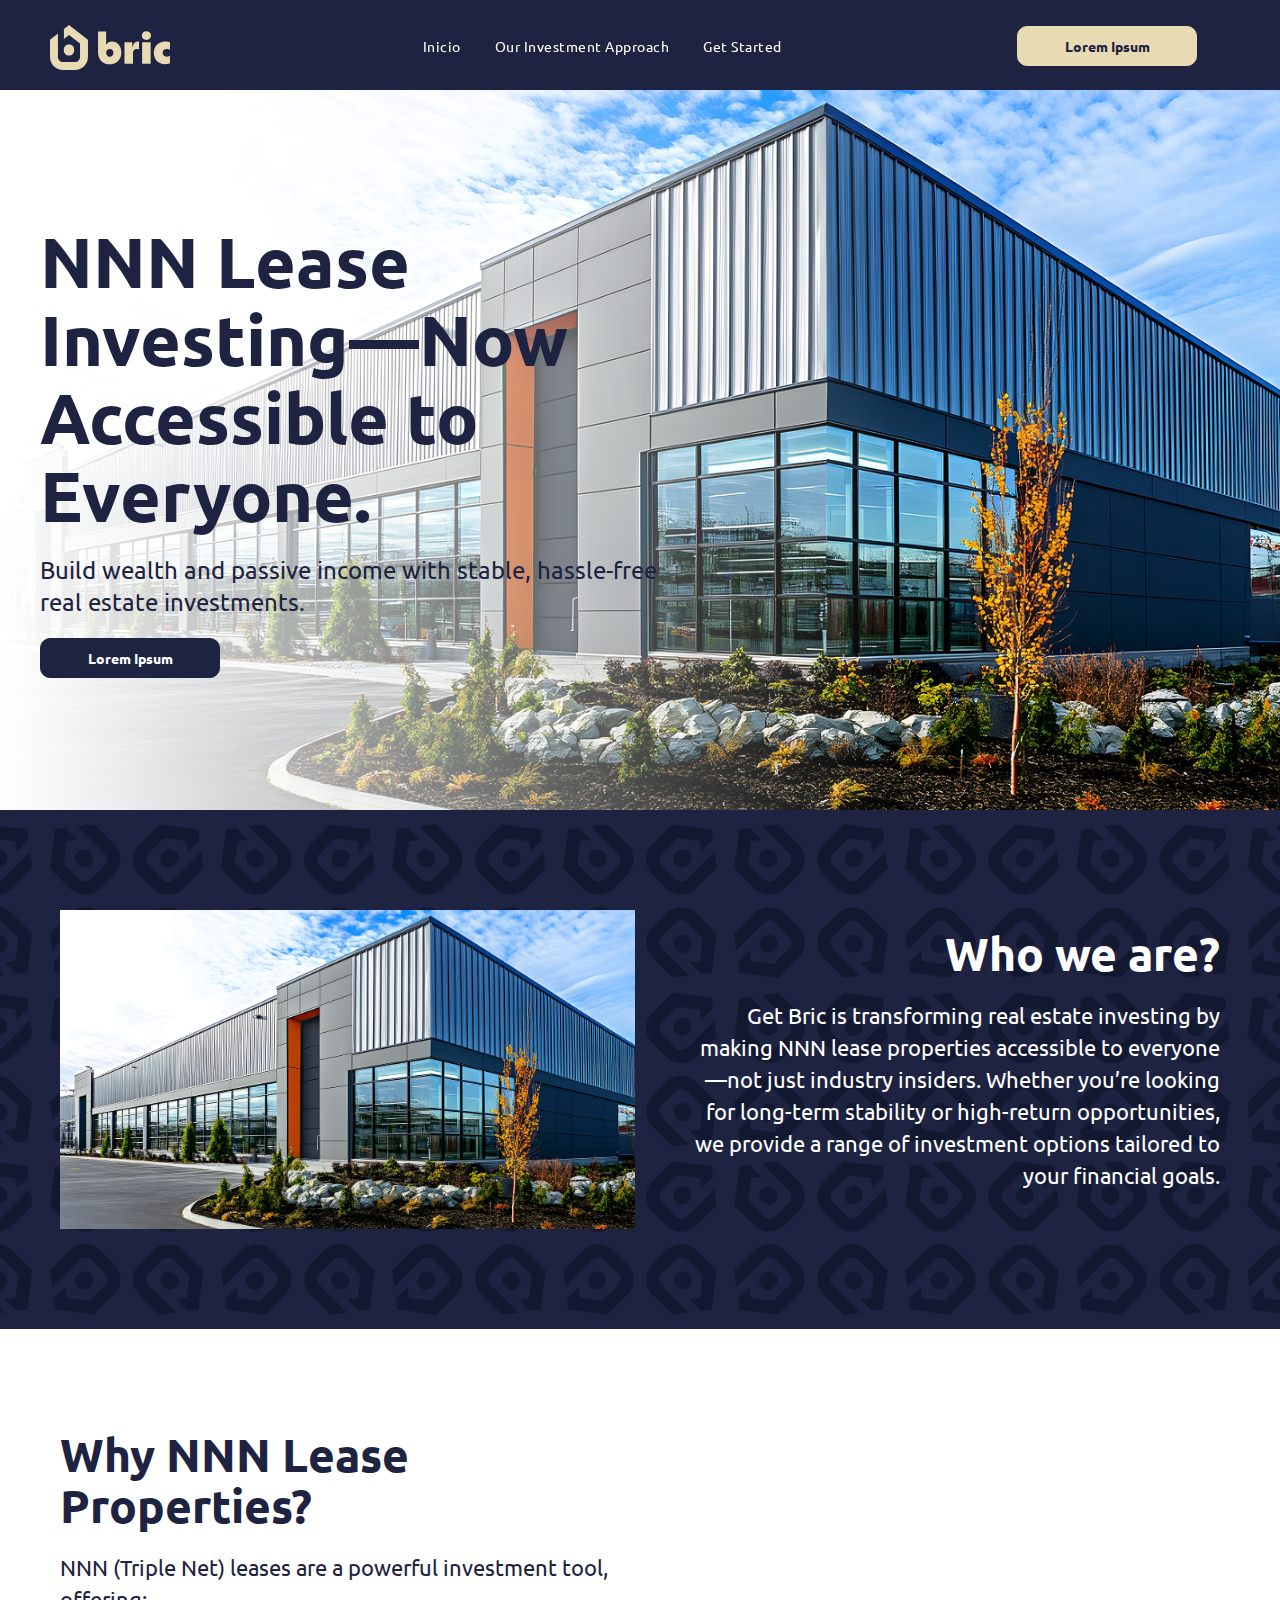
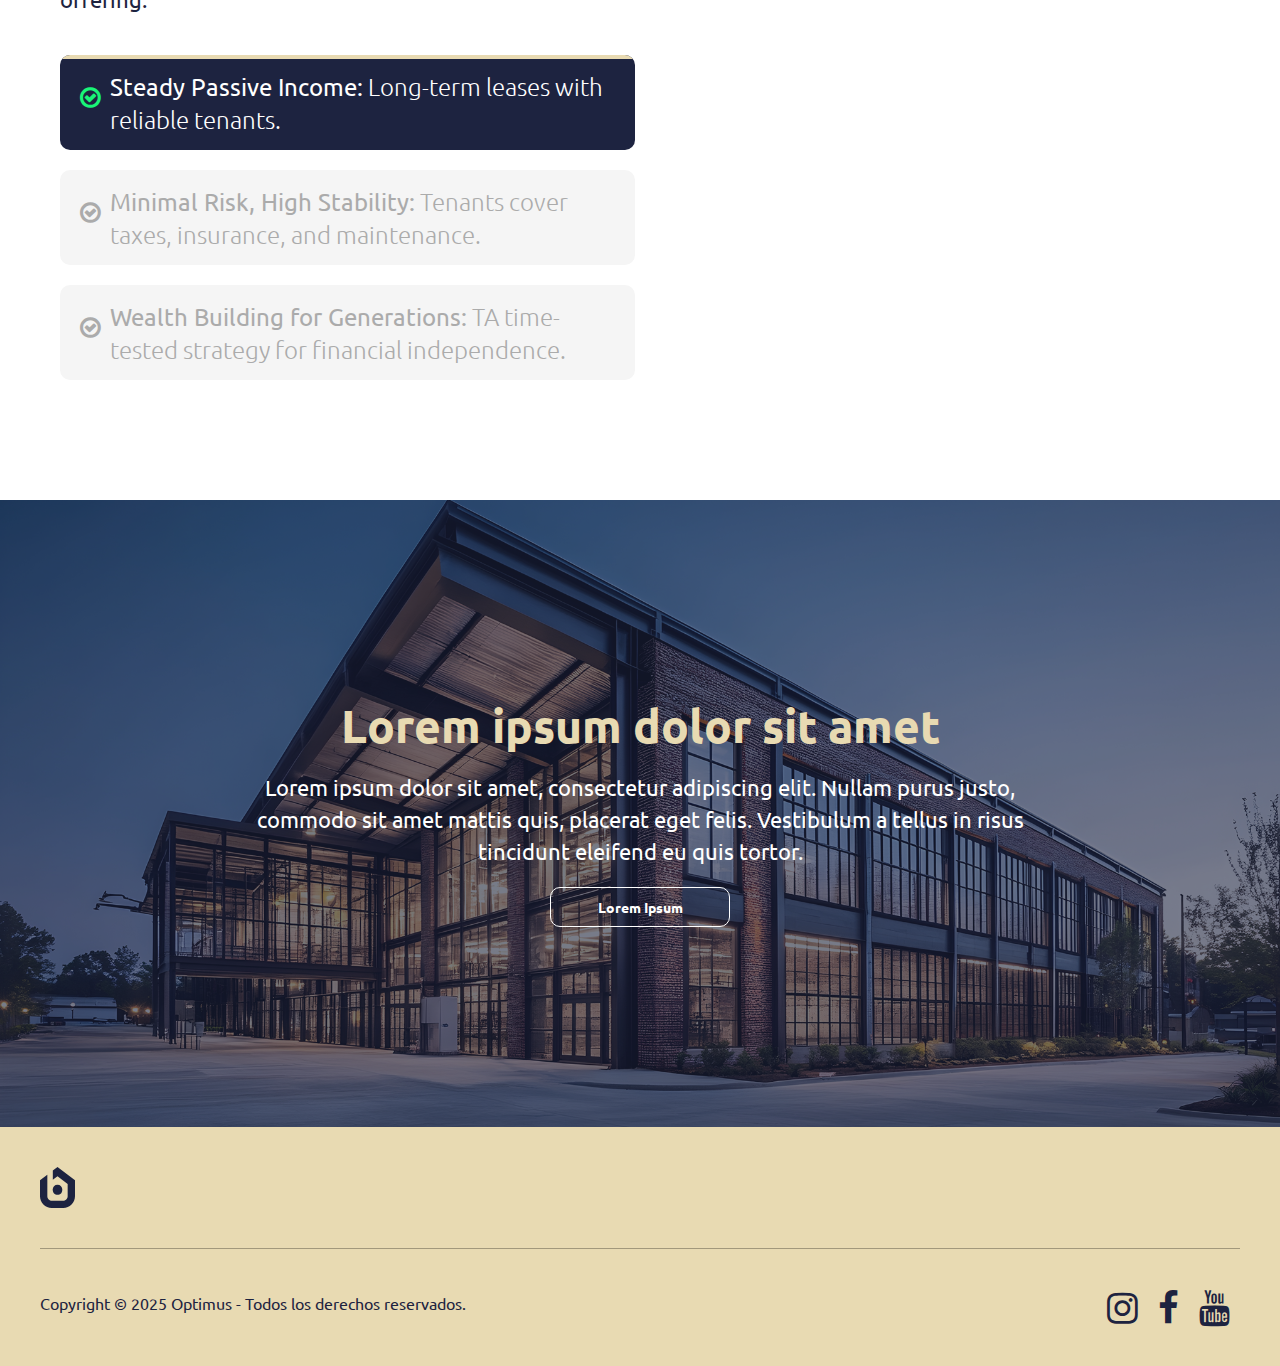
==== index.html @ e25ad48d "fix" ====
<!DOCTYPE html>
<html lang="es">
  <head>
    <title>Bric</title>
    <meta charset="UTF-8">
    <link href="img/favicon.png" rel="shortcut icon">
    <meta name="viewport" content="width=device-width, initial-scale=1, maximum-scale=1">
    <link href="css/main.css?v=21538" rel="stylesheet" type="text/css">
    <script src="js/main.js?v=21538" type="text/javascript"></script>
    <!-- Meta tags facebook-->
    <meta property="og:title" content="#">
    <meta property="og:description" content="#">
    <meta property="og:image" content="#">
    <!-- Meta tags twitter cards-->
    <meta name="twitter:card" content="summary_large_image">
    <meta name="twitter:title" content="#">
    <meta name="twitter:description" content="#">
    <meta name="twitter:image" content="#"><link rel="preconnect" href="https://fonts.googleapis.com">
    <link rel="preconnect" href="https://fonts.gstatic.com" crossorigin>
    <link href="https://fonts.googleapis.com/css2?family=Ubuntu:ital,wght@0,300;0,400;0,500;0,700;1,300;1,400;1,500;1,700&display=swap" rel="stylesheet">
    <link rel="stylesheet" href="https://fonts.googleapis.com/css2?family=Material+Symbols+Rounded:opsz,wght,FILL,GRAD@48,400,0,0">
  </head>
  <body>
    <header>
      <div class="header__primary">
        <div class="header__wrap">
          <div class="header__inner">
            <div class="header__logo"><a href="index.html"><img src="img/icons/logo-bric.svg"></a></div>
            <div class="header__nav">
              <div class="header__nav__bg"></div>
              <div class="header__nav__nav">
                <div class="header__nav__close">
                  <div></div>
                  <div></div>
                </div>
                <div class="header__nav__back">
                  <div></div>
                  <div></div>
                  <div></div>
                </div>
                <div class="header__menu">
                  <nav>
                    <ul>
                      <li><a href="index.html">Inicio</a></li>
                      <li><a href="enfoque.html">Our Investment Approach</a></li>
                      <li><a href="comenzar.html">Get Started</a></li>
                    </ul>
                  </nav>
                </div>
              </div>
            </div>
            <div class="header__right">
              <div class="header__buttons"> 
                <div class="header__button"> <a href="#" class="btn">Lorem Ipsum</a></div>
              </div>
              <div class="header__item header__item--ham">
                <div class="header__ham"><span></span><span></span><span></span></div>
              </div>
            </div>
            <div class="header__nav__mobile">
              <div class="header__nav__opacity"> </div>
              <div class="header__nav__nav"> 
                <div class="header__nav__nav__header"> 
                  <div class="header__nav__isotipo"> <img src="img/icons/logo-bric.svg"></div>
                  <div class="header__nav__close">
                    <div></div>
                    <div></div>
                  </div>
                  <div class="header__nav__back">
                    <div></div>
                    <div></div>
                    <div></div>
                  </div>
                </div>
                <div class="header__nav__nav__body">
                  <div class="header__nav__nav__menu"> 
                    <ul>
                      <li><a href="index.html">Inicio</a></li>
                      <li><a href="enfoque.html">Our Investment Approach</a></li>
                      <li><a href="comenzar.html">Get Started</a></li>
                    </ul>
                  </div>
                </div>
              </div>
            </div>
          </div>
        </div>
      </div>
    </header>
    <div id="sections">
      <section class="section--hero">
        <div class="section__bg">
          <div class="bg"><img src="img/uploads/1.png"></div>
        </div>
        <div class="section__wrap section__wrap--main">
          <div class="section__body">
            <div class="section__content">
              <h1 class="section__title">NNN Lease Investing—Now Accessible to Everyone.</h1>
              <p>Build wealth and passive income with stable, hassle-free real estate investments.</p><a href="#" class="btn btn--secondary">Lorem Ipsum</a>
            </div>
          </div>
        </div>
      </section>
      <section class="section--media">
        <div class="section__bg">
          <div class="bg"> <img src="img/uploads/image-pattern.svg"></div>
        </div>
        <div class="section__wrap">
          <div class="section__body">
            <div class="cols"> 
              <div class="section__flex">
                <div class="col-md-6">
                  <div class="section__image"> <img src="img/uploads/1.png"></div>
                </div>
                <div class="col-md-6">
                  <div class="section__content">
                    <h3 class="h1 section__title">Who we are?</h3>
                    <p>Get Bric is transforming real estate investing by making NNN lease properties accessible to everyone—not just industry insiders. Whether you’re looking for long-term stability or high-return opportunities, we provide a range of investment options tailored to your financial goals.</p>
                  </div>
                </div>
              </div>
            </div>
          </div>
        </div>
      </section>
      <section class="section--tabs">
        <div class="section__wrap">
          <div class="section__body">
            <div class="section__tabs">
              <div class="tabs">
                <div class="cols">
                  <div class="section__flex">
                    <div class="col-md-6">
                      <div class="section__content">
                        <h3 class="h1 section__title">Why NNN Lease Properties?</h3>
                        <p>NNN (Triple Net) leases are a powerful investment tool, offering:</p>
                      </div>
                      <div class="tabs__header">
                        <div class="tab current">
                          <h4 class="tab__title"><strong>Steady Passive Income:</strong> Long-term leases with reliable tenants.<span class="fa fa-check-circle-o"></span></h4>
                        </div>
                        <div class="tab">
                          <h4 class="tab__title"><strong>Minimal Risk, High Stability:</strong>  Tenants cover taxes, insurance, and maintenance.<span class="fa fa-check-circle-o"></span></h4>
                        </div>
                        <div class="tab">
                          <h4 class="tab__title"><strong>Wealth Building for Generations:</strong>  TA time-tested strategy for financial independence.<span class="fa fa-check-circle-o"></span></h4>
                        </div>
                      </div>
                    </div>
                    <div class="col-md-6">
                      <div class="tabs__body">
                        <div class="tab dscroll">
                          <div class="section__image"><img src="img/uploads/1.png"></div>
                        </div>
                        <div class="tab dscroll">
                          <div class="section__image"><img src="img/uploads/2.png"></div>
                        </div>
                        <div class="tab dscroll">
                          <div class="section__image"><img src="img/uploads/3.png"></div>
                        </div>
                      </div>
                    </div>
                  </div>
                </div>
              </div>
            </div>
          </div>
        </div>
      </section>
      <section class="section--banner">
        <div class="section__bg">
          <div class="bg"><img src="img/uploads/5.png"></div>
        </div>
        <div class="section__wrap section__wrap--big">
          <div class="section__body">
            <div class="section__content">
              <h3 class="h1 section__title">Lorem ipsum dolor sit amet</h3>
              <p>Lorem ipsum dolor sit amet, consectetur adipiscing elit. Nullam purus justo, commodo sit amet mattis quis, placerat eget felis. Vestibulum a tellus in risus tincidunt eleifend eu quis tortor.</p><a href="#" class="btn btn--transparent">Lorem Ipsum</a>
            </div>
          </div>
        </div>
      </section>
    </div>
    <footer>
      <div class="footer__wrap"> 
        <div class="footer__primary">
          <div class="footer__flex">
            <div class="footer__logo">
              <div class="footer__img"><img src="img/icons/isotipo-bric.svg"></div>
            </div>
          </div>
        </div>
        <div class="footer__secondary">
          <div class="footer__copyright">
            <p>Copyright © 2025 Optimus - Todos los derechos reservados.</p>
          </div>
          <div class="footer__socials"> 
            <div class="footer__social"> <a href="#"><span class="fa fa-instagram"></span></a></div>
            <div class="footer__social"> <a href="#"><span class="fa fa-facebook"></span></a></div>
            <div class="footer__social"> <a href="#"><span class="fa fa-youtube"></span></a></div>
          </div>
        </div>
      </div>
    </footer>
  </body>
</html>
---- css/main.css ----
.clearfix:before,
.clearfix:after {
  content: " ";
  display: table;
}
.clearfix:after {
  clear: both;
}
.pull-right {
  float: right !important;
}
.pull-left {
  float: left !important;
}
.hide {
  display: none !important;
}
.show {
  display: block !important;
}
.invisible {
  visibility: hidden;
}
.hidden {
  display: none !important;
}
.affix {
  position: fixed;
}
* {
  margin: 0;
  padding: 0;
  border: 0;
  outline: 0;
  -moz-box-sizing: border-box;
       box-sizing: border-box;
}
html {
  min-height: 100%;
  position: relative;
}
body {
  -webkit-font-smoothing: antialiased;
  background: #fff;
  margin: 0;
}
body,
button,
input,
textarea,
select {
  font-family: 'Ubuntu', sans-serif;
  font-size: 16px;
  line-height: 22px;
  color: #1d2340;
}
a,
button,
input,
textarea,
select {
  transition: 0.2s ease;
}
a {
  color: #1d2340;
  text-decoration: none;
}
a.a-classic {
  text-decoration: underline;
}
a:hover {
  cursor: pointer;
}
button:hover,
select:hover,
label:hover,
input[type='checkbox']:hover,
input[type='radio']:hover {
  cursor: pointer;
}
h1,
h2,
h3,
h4,
h5,
.h1,
.h2,
.h3,
.h4,
.h5 {
  margin-bottom: 10px;
  font-family: 'Ubuntu', sans-serif;
  font-weight: 500;
}
p {
  margin-bottom: 10px;
}
h1,
.h1 {
  font-size: 38px;
  line-height: 42px;
}
@media (min-width: 960px) {
  h1,
  .h1 {
    font-size: 46px;
    line-height: 51px;
  }
}
h2,
.h2 {
  font-size: 30px;
  line-height: 33px;
}
@media (min-width: 720px) {
  h2,
  .h2 {
    font-size: 38px;
    line-height: 42px;
  }
}
h3,
.h3 {
  font-size: 22px;
  line-height: 25px;
}
@media (min-width: 480px) {
  h3,
  .h3 {
    font-size: 30px;
    line-height: 33px;
  }
}
h4,
.h4 {
  font-size: 18px;
  line-height: 25px;
}
@media (min-width: 480px) {
  h4,
  .h4 {
    font-size: 22px;
    line-height: 25px;
  }
}
h5,
.h5 {
  font-size: 14px;
  line-height: 16px;
}
ul,
ol {
  list-style-type: none;
}
img {
  display: block;
  width: auto;
  height: auto;
  max-width: 100%;
  margin: 0 auto;
}
svg {
  display: block;
  max-width: 100%;
}
.col-xs-1,
.col-sm-1,
.col-md-1,
.col-lg-1,
.col-xs-2,
.col-sm-2,
.col-md-2,
.col-lg-2,
.col-xs-3,
.col-sm-3,
.col-md-3,
.col-lg-3,
.col-xs-4,
.col-sm-4,
.col-md-4,
.col-lg-4,
.col-xs-5,
.col-sm-5,
.col-md-5,
.col-lg-5,
.col-xs-6,
.col-sm-6,
.col-md-6,
.col-lg-6,
.col-xs-7,
.col-sm-7,
.col-md-7,
.col-lg-7,
.col-xs-8,
.col-sm-8,
.col-md-8,
.col-lg-8,
.col-xs-9,
.col-sm-9,
.col-md-9,
.col-lg-9,
.col-xs-10,
.col-sm-10,
.col-md-10,
.col-lg-10,
.col-xs-11,
.col-sm-11,
.col-md-11,
.col-lg-11,
.col-xs-12,
.col-sm-12,
.col-md-12,
.col-lg-12 {
  position: relative;
  min-height: 1px;
  padding-left: 5px;
  padding-right: 5px;
}
.row {
  margin-left: -5px;
  margin-right: -5px;
}
.row:before,
.row:after {
  content: " ";
  display: table;
}
.row:after {
  clear: both;
}
.cols {
  margin-left: -5px;
  margin-right: -5px;
}
.cols:before,
.cols:after {
  content: " ";
  display: table;
}
.cols:after {
  clear: both;
}
.cols>div {
  margin-bottom: 10px;
  -moz-box-sizing: border-box;
       box-sizing: border-box;
}
.cols:last-child {
  margin-bottom: -10px;
}
.cols.cols-gutter-0 {
  margin-left: 0;
  margin-right: 0;
}
.cols.cols-gutter-0:before,
.cols.cols-gutter-0:after {
  content: " ";
  display: table;
}
.cols.cols-gutter-0:after {
  clear: both;
}
.cols.cols-gutter-0>div {
  padding-left: 0;
  padding-right: 0;
  margin-bottom: 0;
}
.cols.cols-gutter-0:last-child {
  margin-bottom: 0;
}
.cols.cols-gutter-1 {
  margin-left: 0;
  margin-right: 0;
}
.cols.cols-gutter-1:before,
.cols.cols-gutter-1:after {
  content: " ";
  display: table;
}
.cols.cols-gutter-1:after {
  clear: both;
}
.cols.cols-gutter-1>div {
  padding-left: 0px;
  padding-right: 0px;
  margin-bottom: 5px;
}
.cols.cols-gutter-1>div:last-child {
  margin-bottom: 0px;
}
@media (min-width: 960px) {
  .cols.cols-gutter-1>div {
    padding-left: 5px;
    padding-right: 5px;
    margin-bottom: 5px;
  }
  .cols.cols-gutter-1>div:last-child {
    margin-bottom: 5px;
  }
}
.cols.cols-gutter-buttons {
  margin-left: 0;
  margin-right: 0;
}
.cols.cols-gutter-buttons:before,
.cols.cols-gutter-buttons:after {
  content: " ";
  display: table;
}
.cols.cols-gutter-buttons:after {
  clear: both;
}
.cols.cols-gutter-buttons>div {
  padding-left: 0px;
  padding-right: 4px;
  margin-bottom: 10px;
}
.cols.cols-gutter-buttons>div:last-child {
  padding-right: 0px;
}
@media (min-width: 960px) {
  .cols.cols-gutter-2 {
    margin-left: -10px;
    margin-right: -10px;
  }
  .cols.cols-gutter-2:before,
  .cols.cols-gutter-2:after {
    content: " ";
    display: table;
  }
  .cols.cols-gutter-2:after {
    clear: both;
  }
  .cols.cols-gutter-2>div {
    padding-left: 10px;
    padding-right: 10px;
    margin-bottom: 20px;
  }
  .cols.cols-gutter-2:last-child {
    margin-bottom: -20px;
  }
}
@media (max-width: 960px) {
  .cols.cols-scroll {
    overflow: auto;
    -webkit-overflow-scrolling: touch;
    white-space: nowrap;
    margin: 0 -20px -20px;
    padding: 0 20px 20px;
  }
  .cols.cols-scroll>div {
    display: inline-block;
    vertical-align: top;
    width: 320px;
    white-space: normal;
    margin: 0;
    padding: 0 10px 0 0;
  }
  .cols.cols-scroll>div:last-child {
    margin-right: 15px;
  }
  .cols.cols-gutter-min {
    margin-left: 0;
    margin-right: 0;
  }
  .cols.cols-gutter-min:before,
  .cols.cols-gutter-min:after {
    content: " ";
    display: table;
  }
  .cols.cols-gutter-min:after {
    clear: both;
  }
  .cols.cols-gutter-min>div {
    padding-left: 5px;
    padding-right: 5px;
    margin-bottom: 10px;
  }
  .cols.cols-gutter-min:last-child {
    margin-bottom: 10px;
  }
}
@media (max-width: 1200px) {
  .cols.cols-scroll-limit {
    overflow: auto;
    -webkit-overflow-scrolling: touch;
    white-space: nowrap;
    margin: 0 -20px -20px;
    padding: 0 20px 20px;
  }
  .cols.cols-scroll-limit>div {
    display: inline-block;
    vertical-align: top;
    width: 300px;
    white-space: normal;
    margin: 0;
    padding: 0 10px 0 0;
  }
  .cols.cols-scroll-limit>div:last-child {
    margin-right: 15px;
  }
  .cols.cols-gutter-min {
    margin-left: 0;
    margin-right: 0;
  }
  .cols.cols-gutter-min:before,
  .cols.cols-gutter-min:after {
    content: " ";
    display: table;
  }
  .cols.cols-gutter-min:after {
    clear: both;
  }
  .cols.cols-gutter-min>div {
    padding-left: 5px;
    padding-right: 5px;
    margin-bottom: 10px;
  }
  .cols.cols-gutter-min:last-child {
    margin-bottom: 10px;
  }
}
@media (max-width: 960px) and (min-width: 960px) {
  .cols.cols-scroll {
    margin-right: -40px;
  }
}
@media (max-width: 1200px) and (min-width: 720px) {
  .cols.cols-scroll-limit {
    margin-right: -40px;
  }
}
.col-xs-1,
.col-xs-2,
.col-xs-3,
.col-xs-4,
.col-xs-5,
.col-xs-6,
.col-xs-7,
.col-xs-8,
.col-xs-9,
.col-xs-10,
.col-xs-11,
.col-xs-12 {
  float: left;
}
.col-xs-12 {
  width: 100%;
}
.col-xs-11 {
  width: 91.66666666666666%;
}
.col-xs-10 {
  width: 83.33333333333334%;
}
.col-xs-9 {
  width: 75%;
}
.col-xs-8 {
  width: 66.66666666666666%;
}
.col-xs-7 {
  width: 58.333333333333336%;
}
.col-xs-6 {
  width: 50%;
}
.col-xs-5 {
  width: 41.66666666666667%;
}
.col-xs-4 {
  width: 33.33333333333333%;
}
.col-xs-3 {
  width: 25%;
}
.col-xs-2 {
  width: 16.666666666666664%;
}
.col-xs-1 {
  width: 8.333333333333332%;
}
.col-xs-pull-12 {
  right: 100%;
}
.col-xs-pull-11 {
  right: 91.66666666666666%;
}
.col-xs-pull-10 {
  right: 83.33333333333334%;
}
.col-xs-pull-9 {
  right: 75%;
}
.col-xs-pull-8 {
  right: 66.66666666666666%;
}
.col-xs-pull-7 {
  right: 58.333333333333336%;
}
.col-xs-pull-6 {
  right: 50%;
}
.col-xs-pull-5 {
  right: 41.66666666666667%;
}
.col-xs-pull-4 {
  right: 33.33333333333333%;
}
.col-xs-pull-3 {
  right: 25%;
}
.col-xs-pull-2 {
  right: 16.666666666666664%;
}
.col-xs-pull-1 {
  right: 8.333333333333332%;
}
.col-xs-pull-0 {
  right: auto;
}
.col-xs-push-12 {
  left: 100%;
}
.col-xs-push-11 {
  left: 91.66666666666666%;
}
.col-xs-push-10 {
  left: 83.33333333333334%;
}
.col-xs-push-9 {
  left: 75%;
}
.col-xs-push-8 {
  left: 66.66666666666666%;
}
.col-xs-push-7 {
  left: 58.333333333333336%;
}
.col-xs-push-6 {
  left: 50%;
}
.col-xs-push-5 {
  left: 41.66666666666667%;
}
.col-xs-push-4 {
  left: 33.33333333333333%;
}
.col-xs-push-3 {
  left: 25%;
}
.col-xs-push-2 {
  left: 16.666666666666664%;
}
.col-xs-push-1 {
  left: 8.333333333333332%;
}
.col-xs-push-0 {
  left: auto;
}
.col-xs-offset-12 {
  margin-left: 100%;
}
.col-xs-offset-11 {
  margin-left: 91.66666666666666%;
}
.col-xs-offset-10 {
  margin-left: 83.33333333333334%;
}
.col-xs-offset-9 {
  margin-left: 75%;
}
.col-xs-offset-8 {
  margin-left: 66.66666666666666%;
}
.col-xs-offset-7 {
  margin-left: 58.333333333333336%;
}
.col-xs-offset-6 {
  margin-left: 50%;
}
.col-xs-offset-5 {
  margin-left: 41.66666666666667%;
}
.col-xs-offset-4 {
  margin-left: 33.33333333333333%;
}
.col-xs-offset-3 {
  margin-left: 25%;
}
.col-xs-offset-2 {
  margin-left: 16.666666666666664%;
}
.col-xs-offset-1 {
  margin-left: 8.333333333333332%;
}
.col-xs-offset-0 {
  margin-left: 0;
}
@media (min-width: 480px) {
  .col-sm-1,
  .col-sm-2,
  .col-sm-3,
  .col-sm-4,
  .col-sm-5,
  .col-sm-6,
  .col-sm-7,
  .col-sm-8,
  .col-sm-9,
  .col-sm-10,
  .col-sm-11,
  .col-sm-12 {
    float: left;
  }
  .col-sm-12 {
    width: 100%;
  }
  .col-sm-11 {
    width: 91.66666666666666%;
  }
  .col-sm-10 {
    width: 83.33333333333334%;
  }
  .col-sm-9 {
    width: 75%;
  }
  .col-sm-8 {
    width: 66.66666666666666%;
  }
  .col-sm-7 {
    width: 58.333333333333336%;
  }
  .col-sm-6 {
    width: 50%;
  }
  .col-sm-5 {
    width: 41.66666666666667%;
  }
  .col-sm-4 {
    width: 33.33333333333333%;
  }
  .col-sm-3 {
    width: 25%;
  }
  .col-sm-2 {
    width: 16.666666666666664%;
  }
  .col-sm-1 {
    width: 8.333333333333332%;
  }
  .col-sm-pull-12 {
    right: 100%;
  }
  .col-sm-pull-11 {
    right: 91.66666666666666%;
  }
  .col-sm-pull-10 {
    right: 83.33333333333334%;
  }
  .col-sm-pull-9 {
    right: 75%;
  }
  .col-sm-pull-8 {
    right: 66.66666666666666%;
  }
  .col-sm-pull-7 {
    right: 58.333333333333336%;
  }
  .col-sm-pull-6 {
    right: 50%;
  }
  .col-sm-pull-5 {
    right: 41.66666666666667%;
  }
  .col-sm-pull-4 {
    right: 33.33333333333333%;
  }
  .col-sm-pull-3 {
    right: 25%;
  }
  .col-sm-pull-2 {
    right: 16.666666666666664%;
  }
  .col-sm-pull-1 {
    right: 8.333333333333332%;
  }
  .col-sm-pull-0 {
    right: auto;
  }
  .col-sm-push-12 {
    left: 100%;
  }
  .col-sm-push-11 {
    left: 91.66666666666666%;
  }
  .col-sm-push-10 {
    left: 83.33333333333334%;
  }
  .col-sm-push-9 {
    left: 75%;
  }
  .col-sm-push-8 {
    left: 66.66666666666666%;
  }
  .col-sm-push-7 {
    left: 58.333333333333336%;
  }
  .col-sm-push-6 {
    left: 50%;
  }
  .col-sm-push-5 {
    left: 41.66666666666667%;
  }
  .col-sm-push-4 {
    left: 33.33333333333333%;
  }
  .col-sm-push-3 {
    left: 25%;
  }
  .col-sm-push-2 {
    left: 16.666666666666664%;
  }
  .col-sm-push-1 {
    left: 8.333333333333332%;
  }
  .col-sm-push-0 {
    left: auto;
  }
  .col-sm-offset-12 {
    margin-left: 100%;
  }
  .col-sm-offset-11 {
    margin-left: 91.66666666666666%;
  }
  .col-sm-offset-10 {
    margin-left: 83.33333333333334%;
  }
  .col-sm-offset-9 {
    margin-left: 75%;
  }
  .col-sm-offset-8 {
    margin-left: 66.66666666666666%;
  }
  .col-sm-offset-7 {
    margin-left: 58.333333333333336%;
  }
  .col-sm-offset-6 {
    margin-left: 50%;
  }
  .col-sm-offset-5 {
    margin-left: 41.66666666666667%;
  }
  .col-sm-offset-4 {
    margin-left: 33.33333333333333%;
  }
  .col-sm-offset-3 {
    margin-left: 25%;
  }
  .col-sm-offset-2 {
    margin-left: 16.666666666666664%;
  }
  .col-sm-offset-1 {
    margin-left: 8.333333333333332%;
  }
  .col-sm-offset-0 {
    margin-left: 0;
  }
}
@media (min-width: 720px) {
  .col-md-1,
  .col-md-2,
  .col-md-3,
  .col-md-4,
  .col-md-5,
  .col-md-6,
  .col-md-7,
  .col-md-8,
  .col-md-9,
  .col-md-10,
  .col-md-11,
  .col-md-12 {
    float: left;
  }
  .col-md-12 {
    width: 100%;
  }
  .col-md-11 {
    width: 91.66666666666666%;
  }
  .col-md-10 {
    width: 83.33333333333334%;
  }
  .col-md-9 {
    width: 75%;
  }
  .col-md-8 {
    width: 66.66666666666666%;
  }
  .col-md-7 {
    width: 58.333333333333336%;
  }
  .col-md-6 {
    width: 50%;
  }
  .col-md-5 {
    width: 41.66666666666667%;
  }
  .col-md-4 {
    width: 33.33333333333333%;
  }
  .col-md-3 {
    width: 25%;
  }
  .col-md-2 {
    width: 16.666666666666664%;
  }
  .col-md-1 {
    width: 8.333333333333332%;
  }
  .col-md-pull-12 {
    right: 100%;
  }
  .col-md-pull-11 {
    right: 91.66666666666666%;
  }
  .col-md-pull-10 {
    right: 83.33333333333334%;
  }
  .col-md-pull-9 {
    right: 75%;
  }
  .col-md-pull-8 {
    right: 66.66666666666666%;
  }
  .col-md-pull-7 {
    right: 58.333333333333336%;
  }
  .col-md-pull-6 {
    right: 50%;
  }
  .col-md-pull-5 {
    right: 41.66666666666667%;
  }
  .col-md-pull-4 {
    right: 33.33333333333333%;
  }
  .col-md-pull-3 {
    right: 25%;
  }
  .col-md-pull-2 {
    right: 16.666666666666664%;
  }
  .col-md-pull-1 {
    right: 8.333333333333332%;
  }
  .col-md-pull-0 {
    right: auto;
  }
  .col-md-push-12 {
    left: 100%;
  }
  .col-md-push-11 {
    left: 91.66666666666666%;
  }
  .col-md-push-10 {
    left: 83.33333333333334%;
  }
  .col-md-push-9 {
    left: 75%;
  }
  .col-md-push-8 {
    left: 66.66666666666666%;
  }
  .col-md-push-7 {
    left: 58.333333333333336%;
  }
  .col-md-push-6 {
    left: 50%;
  }
  .col-md-push-5 {
    left: 41.66666666666667%;
  }
  .col-md-push-4 {
    left: 33.33333333333333%;
  }
  .col-md-push-3 {
    left: 25%;
  }
  .col-md-push-2 {
    left: 16.666666666666664%;
  }
  .col-md-push-1 {
    left: 8.333333333333332%;
  }
  .col-md-push-0 {
    left: auto;
  }
  .col-md-offset-12 {
    margin-left: 100%;
  }
  .col-md-offset-11 {
    margin-left: 91.66666666666666%;
  }
  .col-md-offset-10 {
    margin-left: 83.33333333333334%;
  }
  .col-md-offset-9 {
    margin-left: 75%;
  }
  .col-md-offset-8 {
    margin-left: 66.66666666666666%;
  }
  .col-md-offset-7 {
    margin-left: 58.333333333333336%;
  }
  .col-md-offset-6 {
    margin-left: 50%;
  }
  .col-md-offset-5 {
    margin-left: 41.66666666666667%;
  }
  .col-md-offset-4 {
    margin-left: 33.33333333333333%;
  }
  .col-md-offset-3 {
    margin-left: 25%;
  }
  .col-md-offset-2 {
    margin-left: 16.666666666666664%;
  }
  .col-md-offset-1 {
    margin-left: 8.333333333333332%;
  }
  .col-md-offset-0 {
    margin-left: 0;
  }
}
@media (min-width: 960px) {
  .col-lg-1,
  .col-lg-2,
  .col-lg-3,
  .col-lg-4,
  .col-lg-5,
  .col-lg-6,
  .col-lg-7,
  .col-lg-8,
  .col-lg-9,
  .col-lg-10,
  .col-lg-11,
  .col-lg-12 {
    float: left;
  }
  .col-lg-12 {
    width: 100%;
  }
  .col-lg-11 {
    width: 91.66666666666666%;
  }
  .col-lg-10 {
    width: 83.33333333333334%;
  }
  .col-lg-9 {
    width: 75%;
  }
  .col-lg-8 {
    width: 66.66666666666666%;
  }
  .col-lg-7 {
    width: 58.333333333333336%;
  }
  .col-lg-6 {
    width: 50%;
  }
  .col-lg-5 {
    width: 41.66666666666667%;
  }
  .col-lg-4 {
    width: 33.33333333333333%;
  }
  .col-lg-3 {
    width: 25%;
  }
  .col-lg-2 {
    width: 16.666666666666664%;
  }
  .col-lg-1 {
    width: 8.333333333333332%;
  }
  .col-lg-pull-12 {
    right: 100%;
  }
  .col-lg-pull-11 {
    right: 91.66666666666666%;
  }
  .col-lg-pull-10 {
    right: 83.33333333333334%;
  }
  .col-lg-pull-9 {
    right: 75%;
  }
  .col-lg-pull-8 {
    right: 66.66666666666666%;
  }
  .col-lg-pull-7 {
    right: 58.333333333333336%;
  }
  .col-lg-pull-6 {
    right: 50%;
  }
  .col-lg-pull-5 {
    right: 41.66666666666667%;
  }
  .col-lg-pull-4 {
    right: 33.33333333333333%;
  }
  .col-lg-pull-3 {
    right: 25%;
  }
  .col-lg-pull-2 {
    right: 16.666666666666664%;
  }
  .col-lg-pull-1 {
    right: 8.333333333333332%;
  }
  .col-lg-pull-0 {
    right: auto;
  }
  .col-lg-push-12 {
    left: 100%;
  }
  .col-lg-push-11 {
    left: 91.66666666666666%;
  }
  .col-lg-push-10 {
    left: 83.33333333333334%;
  }
  .col-lg-push-9 {
    left: 75%;
  }
  .col-lg-push-8 {
    left: 66.66666666666666%;
  }
  .col-lg-push-7 {
    left: 58.333333333333336%;
  }
  .col-lg-push-6 {
    left: 50%;
  }
  .col-lg-push-5 {
    left: 41.66666666666667%;
  }
  .col-lg-push-4 {
    left: 33.33333333333333%;
  }
  .col-lg-push-3 {
    left: 25%;
  }
  .col-lg-push-2 {
    left: 16.666666666666664%;
  }
  .col-lg-push-1 {
    left: 8.333333333333332%;
  }
  .col-lg-push-0 {
    left: auto;
  }
  .col-lg-offset-12 {
    margin-left: 100%;
  }
  .col-lg-offset-11 {
    margin-left: 91.66666666666666%;
  }
  .col-lg-offset-10 {
    margin-left: 83.33333333333334%;
  }
  .col-lg-offset-9 {
    margin-left: 75%;
  }
  .col-lg-offset-8 {
    margin-left: 66.66666666666666%;
  }
  .col-lg-offset-7 {
    margin-left: 58.333333333333336%;
  }
  .col-lg-offset-6 {
    margin-left: 50%;
  }
  .col-lg-offset-5 {
    margin-left: 41.66666666666667%;
  }
  .col-lg-offset-4 {
    margin-left: 33.33333333333333%;
  }
  .col-lg-offset-3 {
    margin-left: 25%;
  }
  .col-lg-offset-2 {
    margin-left: 16.666666666666664%;
  }
  .col-lg-offset-1 {
    margin-left: 8.333333333333332%;
  }
  .col-lg-offset-0 {
    margin-left: 0;
  }
}
@-webkit-keyframes fadeIn {
  0% {
    opacity: 0;
  }
}
@keyframes fadeIn {
  0% {
    opacity: 0;
  }
}
@-webkit-keyframes fadeOut {
  100% {
    opacity: 0;
  }
}
@keyframes fadeOut {
  100% {
    opacity: 0;
  }
}
@-webkit-keyframes slideUp {
  0% {
    -webkit-transform: translateY(100%);
            transform: translateY(100%);
  }
}
@keyframes slideUp {
  0% {
    -webkit-transform: translateY(100%);
            transform: translateY(100%);
  }
}
@-webkit-keyframes slideFadeUp {
  0% {
    -webkit-transform: translateY(20px);
            transform: translateY(20px);
    opacity: 0;
  }
}
@keyframes slideFadeUp {
  0% {
    -webkit-transform: translateY(20px);
            transform: translateY(20px);
    opacity: 0;
  }
}
@-webkit-keyframes slideUpOut {
  100% {
    -webkit-transform: translateY(-100%);
            transform: translateY(-100%);
  }
}
@keyframes slideUpOut {
  100% {
    -webkit-transform: translateY(-100%);
            transform: translateY(-100%);
  }
}
@-webkit-keyframes slideDown {
  0% {
    -webkit-transform: translateY(-100%);
            transform: translateY(-100%);
  }
}
@keyframes slideDown {
  0% {
    -webkit-transform: translateY(-100%);
            transform: translateY(-100%);
  }
}
@-webkit-keyframes slideFadeDown {
  0% {
    -webkit-transform: translateY(-20px);
            transform: translateY(-20px);
    opacity: 0;
  }
}
@keyframes slideFadeDown {
  0% {
    -webkit-transform: translateY(-20px);
            transform: translateY(-20px);
    opacity: 0;
  }
}
@-webkit-keyframes slideDownOut {
  100% {
    -webkit-transform: translateY(100%);
            transform: translateY(100%);
  }
}
@keyframes slideDownOut {
  100% {
    -webkit-transform: translateY(100%);
            transform: translateY(100%);
  }
}
@-webkit-keyframes slideLeft {
  0% {
    -webkit-transform: translateX(100%);
            transform: translateX(100%);
  }
}
@keyframes slideLeft {
  0% {
    -webkit-transform: translateX(100%);
            transform: translateX(100%);
  }
}
@-webkit-keyframes slideFadeLeft {
  0% {
    -webkit-transform: translateX(20px);
            transform: translateX(20px);
    opacity: 0;
  }
}
@keyframes slideFadeLeft {
  0% {
    -webkit-transform: translateX(20px);
            transform: translateX(20px);
    opacity: 0;
  }
}
@-webkit-keyframes slideLeftOut {
  100% {
    -webkit-transform: translateX(-100%);
            transform: translateX(-100%);
  }
}
@keyframes slideLeftOut {
  100% {
    -webkit-transform: translateX(-100%);
            transform: translateX(-100%);
  }
}
@-webkit-keyframes slideRight {
  0% {
    -webkit-transform: translateX(-100%);
            transform: translateX(-100%);
  }
}
@keyframes slideRight {
  0% {
    -webkit-transform: translateX(-100%);
            transform: translateX(-100%);
  }
}
@-webkit-keyframes slideFadeRight {
  0% {
    -webkit-transform: translateX(-20px);
            transform: translateX(-20px);
    opacity: 0;
  }
}
@keyframes slideFadeRight {
  0% {
    -webkit-transform: translateX(-20px);
            transform: translateX(-20px);
    opacity: 0;
  }
}
@-webkit-keyframes slideRightOut {
  100% {
    -webkit-transform: translateX(100%);
            transform: translateX(100%);
  }
}
@keyframes slideRightOut {
  100% {
    -webkit-transform: translateX(100%);
            transform: translateX(100%);
  }
}
@-webkit-keyframes slideDiagonal-1 {
  50% {
    -webkit-transform: translate(-60px, 60px);
            transform: translate(-60px, 60px);
  }
  100% {
    -webkit-transform: translate(0px, 0px);
            transform: translate(0px, 0px);
  }
}
@keyframes slideDiagonal-1 {
  50% {
    -webkit-transform: translate(-60px, 60px);
            transform: translate(-60px, 60px);
  }
  100% {
    -webkit-transform: translate(0px, 0px);
            transform: translate(0px, 0px);
  }
}
@-webkit-keyframes slideDiagonal-2 {
  50% {
    -webkit-transform: translate(-40px, 40px);
            transform: translate(-40px, 40px);
  }
  100% {
    -webkit-transform: translate(0px, 0px);
            transform: translate(0px, 0px);
  }
}
@keyframes slideDiagonal-2 {
  50% {
    -webkit-transform: translate(-40px, 40px);
            transform: translate(-40px, 40px);
  }
  100% {
    -webkit-transform: translate(0px, 0px);
            transform: translate(0px, 0px);
  }
}
@-webkit-keyframes slideDiagonal-3 {
  50% {
    -webkit-transform: translate(-20px, 20px);
            transform: translate(-20px, 20px);
  }
  100% {
    -webkit-transform: translate(0px, 0px);
            transform: translate(0px, 0px);
  }
}
@keyframes slideDiagonal-3 {
  50% {
    -webkit-transform: translate(-20px, 20px);
            transform: translate(-20px, 20px);
  }
  100% {
    -webkit-transform: translate(0px, 0px);
            transform: translate(0px, 0px);
  }
}
@-webkit-keyframes slideDiagonalloading-1 {
  0% {
    -webkit-transform: translate(60px, -60px);
            transform: translate(60px, -60px);
  }
  30% {
    -webkit-transform: translate(80px, -80px);
            transform: translate(80px, -80px);
  }
  100% {
    -webkit-transform: translate(0px, 0px);
            transform: translate(0px, 0px);
  }
}
@keyframes slideDiagonalloading-1 {
  0% {
    -webkit-transform: translate(60px, -60px);
            transform: translate(60px, -60px);
  }
  30% {
    -webkit-transform: translate(80px, -80px);
            transform: translate(80px, -80px);
  }
  100% {
    -webkit-transform: translate(0px, 0px);
            transform: translate(0px, 0px);
  }
}
@-webkit-keyframes slideDiagonalloading-2 {
  0% {
    -webkit-transform: translate(40px, -40px);
            transform: translate(40px, -40px);
  }
  30% {
    -webkit-transform: translate(60px, -60px);
            transform: translate(60px, -60px);
  }
  100% {
    -webkit-transform: translate(0px, 0px);
            transform: translate(0px, 0px);
  }
}
@keyframes slideDiagonalloading-2 {
  0% {
    -webkit-transform: translate(40px, -40px);
            transform: translate(40px, -40px);
  }
  30% {
    -webkit-transform: translate(60px, -60px);
            transform: translate(60px, -60px);
  }
  100% {
    -webkit-transform: translate(0px, 0px);
            transform: translate(0px, 0px);
  }
}
@-webkit-keyframes slideDiagonalloading-3 {
  0% {
    -webkit-transform: translate(20px, -20px);
            transform: translate(20px, -20px);
  }
  30% {
    -webkit-transform: translate(40px, -40px);
            transform: translate(40px, -40px);
  }
  100% {
    -webkit-transform: translate(0px, 0px);
            transform: translate(0px, 0px);
  }
}
@keyframes slideDiagonalloading-3 {
  0% {
    -webkit-transform: translate(20px, -20px);
            transform: translate(20px, -20px);
  }
  30% {
    -webkit-transform: translate(40px, -40px);
            transform: translate(40px, -40px);
  }
  100% {
    -webkit-transform: translate(0px, 0px);
            transform: translate(0px, 0px);
  }
}
@-webkit-keyframes slideLeftloading {
  0% {
    -webkit-transform: translateX(500%);
            transform: translateX(500%);
  }
  20% {
    -webkit-transform: translateX(500%);
            transform: translateX(500%);
  }
}
@keyframes slideLeftloading {
  0% {
    -webkit-transform: translateX(500%);
            transform: translateX(500%);
  }
  20% {
    -webkit-transform: translateX(500%);
            transform: translateX(500%);
  }
}
@-webkit-keyframes scaleIn {
  0% {
    -webkit-transform: scale(0);
            transform: scale(0);
  }
}
@keyframes scaleIn {
  0% {
    -webkit-transform: scale(0);
            transform: scale(0);
  }
}
@-webkit-keyframes scaleFadeIn {
  0% {
    -webkit-transform: scale(1.2);
            transform: scale(1.2);
  }
}
@keyframes scaleFadeIn {
  0% {
    -webkit-transform: scale(1.2);
            transform: scale(1.2);
  }
}
@-webkit-keyframes scaleOut {
  100% {
    -webkit-transform: scale(0);
            transform: scale(0);
  }
}
@keyframes scaleOut {
  100% {
    -webkit-transform: scale(0);
            transform: scale(0);
  }
}
@-webkit-keyframes scaleFadeOut {
  100% {
    -webkit-transform: scale(0.8);
            transform: scale(0.8);
    opacity: 0;
  }
}
@keyframes scaleFadeOut {
  100% {
    -webkit-transform: scale(0.8);
            transform: scale(0.8);
    opacity: 0;
  }
}
@-webkit-keyframes translateBg {
  0% {
    -webkit-transform: translateY(-10%);
            transform: translateY(-10%);
  }
}
@keyframes translateBg {
  0% {
    -webkit-transform: translateY(-10%);
            transform: translateY(-10%);
  }
}
@-webkit-keyframes heightMd {
  0% {
    max-height: 0;
    overflow: hidden;
  }
  100% {
    max-height: 500px;
    overflow: hidden;
  }
}
@keyframes heightMd {
  0% {
    max-height: 0;
    overflow: hidden;
  }
  100% {
    max-height: 500px;
    overflow: hidden;
  }
}
@-webkit-keyframes bgIn {
  0% {
    -webkit-transform: translateY(-10%);
            transform: translateY(-10%);
  }
}
@keyframes bgIn {
  0% {
    -webkit-transform: translateY(-10%);
            transform: translateY(-10%);
  }
}
@-webkit-keyframes rotate360 {
  0% {
    -webkit-transform: rotate(-360deg);
            transform: rotate(-360deg);
  }
}
@keyframes rotate360 {
  0% {
    -webkit-transform: rotate(-360deg);
            transform: rotate(-360deg);
  }
}
@-webkit-keyframes lettertop {
  0% {
    -webkit-transform: translateY(24px);
            transform: translateY(24px);
  }
  50% {
    -webkit-transform: translateY(24px);
            transform: translateY(24px);
  }
  100% {
    -webkit-transform: translateY(0px);
            transform: translateY(0px);
  }
}
@keyframes lettertop {
  0% {
    -webkit-transform: translateY(24px);
            transform: translateY(24px);
  }
  50% {
    -webkit-transform: translateY(24px);
            transform: translateY(24px);
  }
  100% {
    -webkit-transform: translateY(0px);
            transform: translateY(0px);
  }
}
@-webkit-keyframes letterleft {
  0% {
    -webkit-transform: translateX(-200px);
            transform: translateX(-200px);
  }
  70% {
    -webkit-transform: translateX(-200px);
            transform: translateX(-200px);
  }
  100% {
    -webkit-transform: translateX(0px);
            transform: translateX(0px);
  }
}
@keyframes letterleft {
  0% {
    -webkit-transform: translateX(-200px);
            transform: translateX(-200px);
  }
  70% {
    -webkit-transform: translateX(-200px);
            transform: translateX(-200px);
  }
  100% {
    -webkit-transform: translateX(0px);
            transform: translateX(0px);
  }
}
article {
  position: relative;
  overflow: hidden;
  color: #1d2340;
  transition: 0.2s;
  padding: 20px;
  background-color: #fff;
  border-radius: 12px;
  box-shadow: 0px 4px 20px 0px rgba(0,0,0,0.102);
}
article a:after {
  content: "";
  position: absolute;
  top: 0;
  left: 0;
  width: 100%;
  height: 100%;
}
article .article__bg {
  position: absolute;
  top: 0;
  left: 0;
  width: 100%;
  height: 100%;
}
article .article__title {
  margin-bottom: 20px;
  font-weight: bold;
}
article p {
  font-weight: 400;
  margin-bottom: 20px;
}
@media (min-width: 720px) {
  article p {
    font-size: 22px;
    line-height: 32px;
  }
}
article.article--what {
  text-align: center;
}
@media (min-width: 720px) {
  article.article--what {
    min-height: 380px;
  }
}
article.article--what .article__body .article__title {
  font-size: 32px;
  line-height: 38px;
}
article.article--strategy {
  padding: 0;
  min-height: 300px;
}
article.article--strategy .article__header {
  background-color: #1d2340;
  color: #fff;
  padding: 20px;
  text-align: center;
}
article.article--strategy .article__header .article__text {
  font-size: 42px;
  line-height: 56px;
  font-weight: bold;
}
article.article--strategy .article__body {
  padding: 20px;
  text-align: center;
}
article.article--strategy .article__body .article__title {
  font-size: 28px;
  line-height: 36px;
}
article.article--feature {
  text-align: center;
  min-height: 380px;
}
article.article--feature .article__icon {
  margin-bottom: 20px;
}
article.article--feature .article__icon img {
  width: 80px;
}
article.article--feature .article__body {
  max-width: 80%;
  margin: 0 auto;
}
article.article--feature .article__body .article__title {
  font-size: 28px;
  line-height: 36px;
}
article.article--box {
  padding: 0;
  min-height: 400px;
}
article.article--box .article__bg {
  position: relative;
  height: 170px;
}
article.article--box .article__body {
  padding: 20px;
  margin: 0 auto;
  text-align: center;
}
article.article--box .article__body .article__title {
  font-size: 28px;
  line-height: 36px;
}
@media (min-width: 720px) {
  article.article--why {
    display: -ms-flexbox;
    display: flex;
    -ms-flex-align: center;
        align-items: center;
    min-height: 215px;
  }
}
article.article--why .article__image {
  margin-bottom: 20px;
}
@media (min-width: 720px) {
  article.article--why .article__image {
    margin-bottom: 0px;
    width: 100%;
    max-width: 30%;
    margin-right: 20px;
  }
}
article.article--why .article__body .article__title {
  font-size: 28px;
  line-height: 36px;
}
article.article--why .article__body p {
  font-size: 18px;
  line-height: 26px;
}
article.article--started {
  text-align: center;
}
@media (min-width: 720px) {
  article.article--started {
    min-height: 380px;
  }
}
article.article--started.current {
  background-color: #1d2340;
  color: #fff;
}
article.article--started.current .article__number {
  background-color: #fff;
}
article.article--started .article__number {
  width: 78px;
  height: 78px;
  border-radius: 15px;
  background-color: #d9d9d9;
  display: -ms-flexbox;
  display: flex;
  -ms-flex-pack: center;
      justify-content: center;
  -ms-flex-align: center;
      align-items: center;
  margin: 0 auto;
  margin-bottom: 40px;
  color: #1d2340;
}
article.article--started .article__number span {
  font-size: 42px;
  font-weight: bold;
}
article.article--started .article__body .article__title {
  font-size: 32px;
  line-height: 38px;
}
.bg {
  position: absolute;
  top: 0;
  left: 0;
  width: 100%;
  height: 100%;
  background: center center no-repeat;
  background-size: cover;
  opacity: 0;
  display: block;
}
.bg.bg-loaded {
  -webkit-animation: fadeIn 1s ease both;
          animation: fadeIn 1s ease both;
  opacity: 1;
}
.bg img {
  display: none;
}
.btn {
  position: relative;
  display: inline-block;
  padding: 10px 10px;
  background-color: #e8dab2;
  border: 1px solid #e8dab2;
  border-radius: 10px;
  color: #1d2340;
  font-size: 14px;
  line-height: 18px;
  text-align: center;
  font-weight: bold;
  min-width: 180px;
  transition: 0.2s;
}
.btn span {
  margin-left: 10px;
}
.btn:hover {
  background-color: #fff;
  color: #1d2340;
}
.btn.btn--secondary {
  background-color: #1d2340;
  border-color: #1d2340;
  color: #fff;
}
.btn.btn--secondary:hover {
  background-color: #fff;
  color: #1d2340;
}
.btn.btn--dark {
  background-color: #1d2340;
  color: #fff;
}
.btn.btn--dark:hover {
  background-color: #fff;
  color: #1d2340;
}
.btn.btn--transparent {
  background-color: transparent;
  border: 1px solid #fff;
  color: #fff;
}
.btn.btn--transparent:hover {
  background-color: #fff;
  color: #1d2340;
}
.btn.btn--min {
  min-width: initial;
  padding: 5px 12px;
  display: -ms-flexbox;
  display: flex;
  -ms-flex-pack: center;
      justify-content: center;
  -ms-flex-align: center;
      align-items: center;
}
.btn.btn--sm {
  padding: 5px 12px;
}
.dscroll {
  opacity: 0;
  -webkit-animation: none;
          animation: none;
  transition: none;
}
.dscroll.dscroll--in {
  -webkit-animation: slideFadeUp 0.8s ease-out backwards;
          animation: slideFadeUp 0.8s ease-out backwards;
  opacity: 1;
}
.dscroll.dscroll--in>* {
  -webkit-animation: slideFadeUp 0.5s ease backwards;
          animation: slideFadeUp 0.5s ease backwards;
}
.dscroll.dscroll--in>*:nth-child(1) {
  -webkit-animation-delay: 0.2s;
          animation-delay: 0.2s;
}
.dscroll.dscroll--in>*:nth-child(2) {
  -webkit-animation-delay: 0.4s;
          animation-delay: 0.4s;
}
.dscroll.dscroll--in>*:nth-child(3) {
  -webkit-animation-delay: 0.6s;
          animation-delay: 0.6s;
}
.dscroll.dscroll--in>*:nth-child(4) {
  -webkit-animation-delay: 0.8s;
          animation-delay: 0.8s;
}
.dscroll.dscroll--in>*:nth-child(5) {
  -webkit-animation-delay: 1s;
          animation-delay: 1s;
}
.dscroll.dscroll--in>*:nth-child(6) {
  -webkit-animation-delay: 1.2s;
          animation-delay: 1.2s;
}
@font-face {
  font-family: 'adobe';
  src: url("../fonts/AdobeClean-Light.ttf") format('opentype');
  font-weight: 300;
  font-style: normal;
}
@font-face {
  font-family: 'adobe';
  src: url("../fonts/AdobeClean-LightIt.ttf") format('opentype');
  font-weight: 300;
  font-style: italic;
}
@font-face {
  font-family: 'adobe';
  src: url("../fonts/AdobeClean-Regular.ttf") format('opentype');
  font-weight: 400;
  font-style: normal;
}
@font-face {
  font-family: 'adobe';
  src: url("../fonts/AdobeClean-Bold.ttf") format('opentype');
  font-weight: bold;
  font-style: normal;
}
footer {
  position: relative;
  color: #fff;
  background-color: #e8dab2;
}
footer .footer__wrap {
  position: relative;
  max-width: 1400px;
  margin: 0 auto;
  padding: 40px 20px;
}
@media (min-width: 720px) {
  footer .footer__wrap {
    padding: 40px 40px;
  }
}
@media (min-width: 720px) {
  footer .footer__flex {
    display: -ms-flexbox;
    display: flex;
    -ms-flex-align: end;
        align-items: flex-end;
  }
}
footer .footer__primary {
  padding-bottom: 30px;
  margin-bottom: 30px;
  border-bottom: 1px solid rgba(0,0,0,0.3);
}
@media (min-width: 720px) {
  footer .footer__primary {
    padding-bottom: 40px;
    margin-bottom: 40px;
  }
}
@media (min-width: 720px) {
  footer .footer__logo .footer__img img {
    margin: initial;
    width: 35px;
  }
}
footer .footer__nav {
  width: 100%;
  text-align: center;
  margin-bottom: 40px;
}
@media (min-width: 720px) {
  footer .footer__nav {
    margin-bottom: 0;
  }
}
footer .footer__nav ul {
  margin: 0 auto;
}
footer .footer__nav ul li {
  position: relative;
  display: inline-block;
  padding: 5px 10px;
}
footer .footer__nav ul li a {
  color: #fff;
  font-weight: 400px;
  font-size: 14px;
  line-height: 24px;
  opacity: 0.8;
}
@media (min-width: 720px) {
  footer .footer__nav ul li a {
    font-size: 16px;
    line-height: 24px;
  }
}
footer .footer__socials {
  display: -ms-flexbox;
  display: flex;
  -ms-flex-align: center;
      align-items: center;
  -ms-flex-pack: center;
      justify-content: center;
}
footer .footer__socials .footer__social a {
  color: #1d2340;
  padding: 10px;
  font-size: 24px;
  line-height: 28px;
}
@media (min-width: 720px) {
  footer .footer__socials .footer__social a {
    padding: 10px;
    font-size: 36px;
    line-height: 36px;
  }
}
footer .footer__secondary {
  display: -ms-flexbox;
  display: flex;
  -ms-flex-pack: justify;
      justify-content: space-between;
  -ms-flex-align: center;
      align-items: center;
}
footer .footer__copyright {
  color: #1d2340;
  max-width: 50%;
}
@media (min-width: 720px) {
  footer .footer__copyright {
    max-width: 100%;
  }
}
footer .footer__copyright .footer__description {
  opacity: 0.6;
}
footer .footer__copyright a {
  color: #1d2340;
  text-decoration: underline;
}
form,
.form {
  position: relative;
}
input,
select,
textarea {
  display: block;
  width: 100%;
  padding: 15px 10px 10px;
  vertical-align: top;
  background: #fff;
  -moz-box-sizing: border-box;
       box-sizing: border-box;
  -webkit-appearance: none;
  appearance: none;
  font-weight: 100;
}
input:focus,
select:focus,
textarea:focus {
  border-color: color;
}
input::-webkit-outer-spin-button,
input::-webkit-inner-spin-button {
  -webkit-appearance: none;
  margin: 0;
}
input[type=checkbox],
input[type=radio] {
  width: 20px;
  height: 20px;
  display: inline-block;
  vertical-align: middle;
  margin-right: 5px;
  padding: 0;
  border: none;
  background: #f6f6f6 url("../img/icons/icon-checked.png") 50% -100% no-repeat;
  border: 1px solid #f6f6f6;
  border-radius: 10px;
}
input[type=checkbox]:checked,
input[type=radio]:checked {
  background-color: #1d2340;
  background-position: 50% 50%;
  border-color: #1d2340;
}
select {
  display: inline-block;
  border: none;
  opacity: 1;
  padding: 10px 40px 10px 15px;
  margin-bottom: 0;
  background: url("../imgicon-select.png") 100% 50% no-repeat;
}
textarea {
  height: 100px;
  overflow: auto;
  -webkit-overflow-scrolling: touch;
}
.form__element {
  padding-top: 10px;
  position: relative;
  display: block;
}
.form__element:hover {
  cursor: text;
}
.form__element .form__title,
.form__element .form__title__notfocus {
  font-size: 14px;
  font-weight: 400;
  position: absolute;
  top: 25px;
  left: 10px;
  transition: 0.2s ease;
  -webkit-transform-origin: left top;
          transform-origin: left top;
  opacity: 0.7;
  -webkit-transform: scale(0.85);
          transform: scale(0.85);
}
.form__element .form__title__notfocus {
  top: 0;
  -webkit-transform: scale(1);
          transform: scale(1);
}
.form__element .form__input {
  position: relative;
  border: 1px solid rgba(0,0,0,0.1);
  border-radius: 5px;
  z-index: 2;
}
.form__element .form__input input,
.form__element .form__input select,
.form__element .form__input textarea {
  background-color: transparent;
  border: 0;
  padding-left: 10px;
  padding-right: 0;
}
.form__element.form__element--radio:after {
  content: '';
  display: none;
}
.form__element .form__checkbox__item {
  display: inline-block;
  margin-top: 30px;
  margin-right: 20px;
}
.form__element .form__checkbox__item input {
  border: none;
}
.form__element .form__checkbox__item label {
  font-size: 16px;
  font-weight: 500;
  opacity: 0.7;
}
.form__element .form__select {
  position: relative;
  border-bottom: 1px solid #f6f6f6;
  cursor: pointer;
  color: #1d2340;
  -webkit-tap-highlight-color: rgba(0,0,0,0);
}
.form__element .form__select select {
  display: none;
}
.form__element .form__select .form__select__value {
  font-weight: 100;
  min-height: 42px;
  padding: 10px 15px 10px 0;
  text-overflow: ellipsis;
  white-space: nowrap;
  overflow: hidden;
}
.form__element .form__select .form__select__options {
  position: absolute;
  top: 100%;
  left: 0;
  width: 100%;
  padding: 10px;
  -webkit-animation: heightMd 0.5s ease;
          animation: heightMd 0.5s ease;
  background: #fff;
  box-shadow: $shadow;
  border-radius: 0 0 10px 10px;
  max-height: 320px;
  overflow: auto;
  -webkit-overflow-scrolling: touch;
  z-index: 3;
  display: none;
  margin-top: 1px;
}
.form__element .form__select .form__select__option {
  transition: 0.2s ease;
  padding: 5px 10px;
  font-size: 14px;
  border-radius: 5px;
  opacity: 0.8;
}
.form__element .form__select .form__select__option:hover {
  background: $lighter;
}
.form__element .form__select .form__select__option.selected {
  display: block;
}
.form__element .form__select .form__select__icon {
  position: absolute;
  top: 10px;
  right: 0;
  opacity: 0.4;
}
.form__element .form__select.opened .form__select__options {
  display: block;
}
.form__element:after {
  content: "";
  position: absolute;
  bottom: 0;
  left: 50%;
  -webkit-transform: translate(-50%, -50%);
          transform: translate(-50%, -50%);
  width: 0%;
  height: 1px;
  border-radius: 2px;
  background: #e8dab2;
  transition: 0.2s;
  z-index: 2;
}
.form__element.form__element--focused .form__input,
.form__element.form__element--filled .form__input {
  border-radius: 5px 5px 0 0;
}
.form__element.form__element--focused .form__title,
.form__element.form__element--filled .form__title {
  top: 12px;
  -webkit-transform: scale(0.7);
          transform: scale(0.7);
}
.form__element.form__element--focused:after,
.form__element.form__element--filled:after {
  width: 100%;
}
.form__considerations {
  font-size: 14px;
}
.form__considerations p {
  margin-bottom: 10px;
}
.form__c {
  margin-bottom: 20px;
}
.form__button {
  margin-top: 20px;
}
.form__resetpass {
  color: $blue;
  font-size: 12px;
  font-weight: 200;
  margin-bottom: 5px;
  float: right;
  cursor: pointer;
}
header {
  height: 70px;
  line-height: 70px;
  position: fixed;
  top: 0;
  left: 0;
  width: 100%;
  z-index: 20;
  color: #fff;
  background-color: #1d2340;
}
header .header__primary {
  height: 70px;
  line-height: 70px;
}
header .header__inner {
  height: 70px;
  line-height: 70px;
  display: -ms-flexbox;
  display: flex;
  -ms-flex-pack: justify;
      justify-content: space-between;
  -ms-flex-align: center;
      align-items: center;
}
header .header__wrap {
  position: relative;
  max-width: 1400px;
  margin: 0 auto;
  height: 100%;
  padding: 0 10px;
}
header .header__logo {
  -webkit-animation: fadeIn 0.4s ease;
          animation: fadeIn 0.4s ease;
  margin-left: 10px;
}
header .header__logo img {
  vertical-align: middle;
  display: inline-block;
  width: 80px;
}
header .header__nav,
header .header__nav__mobile {
  display: none;
  z-index: 1;
}
header .header__nav .header__nav__back,
header .header__nav__mobile .header__nav__back,
header .header__nav .header__nav__close,
header .header__nav__mobile .header__nav__close {
  position: absolute;
  top: 0;
  width: 50px;
  height: 50px;
  z-index: 100;
  display: none;
}
header .header__nav .header__nav__back div,
header .header__nav__mobile .header__nav__back div,
header .header__nav .header__nav__close div,
header .header__nav__mobile .header__nav__close div {
  height: 2px;
  background: #1d2340;
  width: 15px;
  position: absolute;
  top: 50%;
  left: 50%;
  margin-top: -1px;
  border-radius: 2px;
  margin-left: -7.5px;
}
header .header__nav .header__nav__close,
header .header__nav__mobile .header__nav__close {
  right: 0;
}
header .header__nav .header__nav__close div,
header .header__nav__mobile .header__nav__close div {
  -webkit-transform: rotate(45deg);
          transform: rotate(45deg);
}
header .header__nav .header__nav__close div:last-child,
header .header__nav__mobile .header__nav__close div:last-child {
  -webkit-transform: rotate(135deg);
          transform: rotate(135deg);
}
header .header__nav .header__nav__back,
header .header__nav__mobile .header__nav__back {
  left: 0;
  -webkit-animation: slideFadeLeft 0.5s ease;
          animation: slideFadeLeft 0.5s ease;
}
header .header__nav .header__nav__back div:first-child,
header .header__nav__mobile .header__nav__back div:first-child {
  -webkit-transform-origin: left top;
          transform-origin: left top;
  -webkit-transform: rotate(45deg);
          transform: rotate(45deg);
  width: 10px;
}
header .header__nav .header__nav__back div:last-child,
header .header__nav__mobile .header__nav__back div:last-child {
  -webkit-transform-origin: left bottom;
          transform-origin: left bottom;
  -webkit-transform: rotate(-45deg);
          transform: rotate(-45deg);
  width: 10px;
}
header .header__ham {
  position: relative;
  background-color: transparent;
  width: 45px;
  height: 42px;
  padding: 3px 0;
  display: inline-block;
  vertical-align: middle;
  border-radius: 5px;
  height: 45px;
  text-align: center;
  height: 25px;
}
header .header__ham span {
  display: block;
  height: 3px;
  border-radius: 5px;
  margin: 0 auto 4px;
  background: #fff;
  width: 30px;
  transition: 0.2s ease;
}
header .header__right {
  position: relative;
  float: right;
  display: -ms-flexbox;
  display: flex;
  -ms-flex-align: center;
      align-items: center;
  -ms-flex-pack: justify;
      justify-content: space-between;
}
header .header__right ul {
  display: none;
}
header .header__right .header__buttons {
  display: none;
}
header .header__right .header__item {
  float: left;
  min-width: 40px;
  font-size: 18px;
  cursor: pointer;
}
header .header__right .header__item.header__item--ham {
  padding: 0px 7px;
  line-height: 45px;
}
header .header__right .header__item .header__item__nav ul {
  position: absolute;
  top: 100%;
  height: auto;
  left: 0;
  background: #fff;
  width: 200px;
  padding: 10px 0;
  display: none;
  -webkit-animation: heightMd 0.5s ease;
          animation: heightMd 0.5s ease;
  box-shadow: $shadow;
}
header .header__right .header__item .header__item__nav ul li {
  display: block;
}
header .header__right .header__item .header__item__nav ul li a {
  display: block;
  line-height: 22px;
  padding: 10px 20px;
  opacity: 0.6;
  color: #1d2340;
  font-size: 15px;
  font-weight: 500;
}
header .header__right .header__item .header__item__nav ul li a:hover {
  opacity: 1;
}
header .header__right .header__item .header__item__nav ul li a img {
  float: left;
  margin: 5px;
  width: 20px;
  opacity: 1;
}
header .header__right .header__item .header__item__nav ul li:after {
  display: none;
}
header.header--color .header__secondary,
header.header--hover .header__secondary,
header.header--static .header__secondary {
  background: #fff;
}
header.header--color .header__logo.header__logo--color,
header.header--hover .header__logo.header__logo--color,
header.header--static .header__logo.header__logo--color {
  display: block;
}
header.header--color .header__logo.header__logo--white,
header.header--hover .header__logo.header__logo--white,
header.header--static .header__logo.header__logo--white {
  display: none;
}
@media (max-width: 1090px) {
  header .header__nav__mobile {
    display: none;
    line-height: 22px;
    position: fixed;
    top: 0;
    left: 0;
    width: 100%;
    height: 100%;
    text-align: right;
    z-index: 9999999;
  }
  header .header__nav__mobile .header__nav__opacity {
    background-color: rgba(0,0,0,0.5);
    position: absolute;
    top: 0;
    left: 0;
    width: 100%;
    height: 100%;
    transition: 0.3s;
    opacity: 0;
  }
  header .header__nav__mobile .header__nav__supramobile .menu li a .fa-angle-down {
    display: none;
  }
  header .header__nav__mobile .header__nav__nav {
    position: absolute;
    top: 0;
    right: 0;
    width: 85%;
    height: 100%;
    background: #fff;
    color: #1d2340;
    -webkit-animation: slideLeft 0.5s ease;
            animation: slideLeft 0.5s ease;
    padding: 20px;
    overflow-y: scroll;
  }
  header .header__nav__mobile .header__nav__nav .header__nav__nav__header {
    display: -ms-flexbox;
    display: flex;
    -ms-flex-align: center;
        align-items: center;
    -ms-flex-pack: justify;
        justify-content: space-between;
    padding-bottom: 20px;
    margin-bottom: 20px;
    border-bottom: 1px solid rgba(0,0,0,0.07);
  }
  header .header__nav__mobile .header__nav__nav .header__nav__nav__header .header__nav__isotipo img {
    width: 80px;
  }
  header .header__nav__mobile .header__nav__nav .header__nav__nav__body {
    margin-bottom: 20px;
  }
  header .header__nav__mobile .header__nav__nav .header__nav__nav__body .header__nav__nav__menu,
  header .header__nav__mobile .header__nav__nav .header__nav__nav__body .header__nav__nav__submenu {
    margin-bottom: 10px;
  }
  header .header__nav__mobile .header__nav__nav .header__nav__nav__body .header__nav__nav__menu ul,
  header .header__nav__mobile .header__nav__nav .header__nav__nav__body .header__nav__nav__submenu ul {
    padding-bottom: 0;
    text-align: left;
  }
  header .header__nav__mobile .header__nav__nav .header__nav__nav__body .header__nav__nav__menu ul li,
  header .header__nav__mobile .header__nav__nav .header__nav__nav__body .header__nav__nav__submenu ul li {
    border-bottom: 1px solid rgba(0,0,0,0.07);
  }
  header .header__nav__mobile .header__nav__nav .header__nav__nav__body .header__nav__nav__menu ul li a,
  header .header__nav__mobile .header__nav__nav .header__nav__nav__body .header__nav__nav__submenu ul li a {
    color: #1d2340;
    font-weight: 600;
    padding: 15px 0px;
    display: block;
    font-size: 16px;
    line-height: 24px;
  }
  header .header__nav__mobile .header__nav__nav .header__nav__nav__body .header__nav__nav__menu ul li a .fa,
  header .header__nav__mobile .header__nav__nav .header__nav__nav__body .header__nav__nav__submenu ul li a .fa {
    float: right;
    opacity: 0.5;
    margin-left: 10px;
    position: relative;
    top: 4px;
  }
  header .header__nav__mobile .header__nav__nav .header__nav__nav__body .header__nav__nav__menu ul li .header__nav__school,
  header .header__nav__mobile .header__nav__nav .header__nav__nav__body .header__nav__nav__submenu ul li .header__nav__school {
    display: -ms-flexbox;
    display: flex;
    -ms-flex-align: center;
        align-items: center;
  }
  header .header__nav__mobile .header__nav__nav .header__nav__nav__body .header__nav__nav__menu ul li .header__nav__school .header__nav__school__icon,
  header .header__nav__mobile .header__nav__nav .header__nav__nav__body .header__nav__nav__submenu ul li .header__nav__school .header__nav__school__icon {
    margin-right: 10px;
    width: 30px;
  }
  header .header__nav__mobile .header__nav__nav .header__nav__nav__body .header__nav__nav__menu ul li .header__nav__school .header__nav__school__icon img,
  header .header__nav__mobile .header__nav__nav .header__nav__nav__body .header__nav__nav__submenu ul li .header__nav__school .header__nav__school__icon img {
    width: 30px;
  }
  header .header__nav__mobile .header__nav__nav .header__nav__nav__body .header__nav__nav__menu ul li .header__nav__school .header__nav__school__text a,
  header .header__nav__mobile .header__nav__nav .header__nav__nav__body .header__nav__nav__submenu ul li .header__nav__school .header__nav__school__text a {
    font-size: 14px;
    line-height: 18px;
    font-weight: 400;
  }
  header .header__nav__mobile .header__nav__nav .header__nav__nav__body .header__nav__nav__menu ul li ul,
  header .header__nav__mobile .header__nav__nav .header__nav__nav__body .header__nav__nav__submenu ul li ul {
    position: absolute;
    top: 0;
    left: 0;
    width: 100%;
    background: #fff;
    display: none;
    box-shadow: $shadow;
    z-index: 2;
    overflow: auto;
    -webkit-overflow-scrolling: touch;
    height: 100vh;
    padding: 10px 20px;
    padding-top: 80px;
  }
  header .header__nav__mobile .header__nav__nav .header__nav__nav__body .header__nav__nav__menu ul li ul.ul--in,
  header .header__nav__mobile .header__nav__nav .header__nav__nav__body .header__nav__nav__submenu ul li ul.ul--in {
    display: block;
    -webkit-animation: slideLeft 0.5s ease;
            animation: slideLeft 0.5s ease;
    z-index: 99;
  }
  header .header__nav__mobile .header__nav__nav .header__nav__nav__body .header__nav__nav__menu ul li ul.ul--out,
  header .header__nav__mobile .header__nav__nav .header__nav__nav__body .header__nav__nav__submenu ul li ul.ul--out {
    display: block;
    -webkit-animation: slideRightOut 0.5s ease both;
            animation: slideRightOut 0.5s ease both;
  }
  header .header__nav__mobile .header__nav__nav .header__nav__nav__body .header__nav__nav__menu ul li ul li.header__nav__title,
  header .header__nav__mobile .header__nav__nav .header__nav__nav__body .header__nav__nav__submenu ul li ul li.header__nav__title {
    color: #1d2340;
    font-weight: 600;
    padding: 15px 0px;
    display: block;
    font-size: 16px;
    line-height: 24px;
    position: absolute;
    top: 0;
    left: 0;
    margin-left: 50px;
    border-bottom: none;
  }
  header .header__nav__mobile .header__nav__nav .header__nav__nav__body .header__nav__nav__menu ul li ul li a,
  header .header__nav__mobile .header__nav__nav .header__nav__nav__body .header__nav__nav__submenu ul li ul li a {
    font-weight: 400;
  }
  header .header__nav__mobile .header__nav__nav .header__nav__nav__body .header__nav__nav__submenu {
    padding-bottom: 20px;
    margin-bottom: 20px;
    border-bottom: 1px solid rgba(0,0,0,0.07);
  }
  header .header__nav__mobile .header__nav__nav .header__nav__nav__body .header__nav__nav__submenu ul li {
    border: none;
  }
  header .header__nav__mobile .header__nav__nav .header__nav__nav__body .header__nav__nav__submenu ul li a {
    font-size: 14px;
    line-height: 18px;
    font-weight: 500;
    padding: 10px 0px;
  }
  header .header__nav__mobile .header__nav__nav .header__nav__nav__footer .header__nav__buttons {
    display: -ms-flexbox;
    display: flex;
    -ms-flex-direction: column;
        flex-direction: column;
    margin-bottom: 10px;
  }
  header .header__nav__mobile .header__nav__nav .header__nav__nav__footer .header__nav__buttons .btn {
    max-width: 100%;
    width: 100%;
  }
  header .header__nav__mobile .header__nav__nav .header__nav__nav__footer .header__nav__buttons .btn:first-child {
    margin-bottom: 10px;
  }
  header .header__nav__mobile .header__nav__bg {
    -webkit-animation: fadeIn 0.5s ease;
            animation: fadeIn 0.5s ease;
    position: absolute;
    top: 0;
    left: 0;
    width: 100%;
    height: 100%;
    height: 5000%;
    background: #1d2340;
    opacity: 0.5;
    -webkit-tap-highlight-color: rgba(0,0,0,0);
  }
  header .header__nav__mobile .header__nav__close {
    display: block;
  }
  header .header__nav__mobile.header__nav--ul-in .header__nav__back {
    display: block;
  }
  header.header--nav-in .header__nav__mobile {
    display: block;
  }
  header.header--nav-in .header__nav__mobile .header__nav__opacity {
    -webkit-animation: fadeIn 0.3s ease both;
            animation: fadeIn 0.3s ease both;
    opacity: 1;
  }
  header.header--nav-out .header__nav__mobile {
    display: block;
  }
  header.header--nav-out .header__nav__mobile .header__nav__opacity {
    -webkit-animation: fadeOut 0.3s ease both;
            animation: fadeOut 0.3s ease both;
  }
  header.header--nav-out .header__nav__mobile .header__nav__bg {
    -webkit-animation: fadeOut 0.5s ease both;
            animation: fadeOut 0.5s ease both;
  }
  header.header--nav-out .header__nav__mobile .header__nav__nav {
    -webkit-animation: slideRightOut 0.5s ease both;
            animation: slideRightOut 0.5s ease both;
  }
}
@media (min-width: 720px) {
  header {
    height: 90px;
    line-height: 90px;
  }
  header .header__wrap {
    padding: 0 40px;
  }
  header .header__primary {
    height: 90px;
    line-height: 90px;
  }
  header .header__inner {
    height: 90px;
    line-height: 90px;
    display: -ms-flexbox;
    display: flex;
    -ms-flex-pack: justify;
        justify-content: space-between;
    -ms-flex-align: center;
        align-items: center;
  }
  header .header__logo {
    margin-right: 20px;
  }
  header .header__logo img {
    width: 120px;
  }
  header .header__ham {
    margin-right: -20px;
  }
  header .header__actions {
    display: block;
  }
  header .header__right .header__buttons {
    display: -ms-flexbox;
    display: flex;
    -ms-flex-pack: justify;
        justify-content: space-between;
    -ms-flex-align: center;
        align-items: center;
  }
  header .header__right .header__buttons .btn {
    margin: 0 3px;
  }
  header .header__right .header__buttons .btn span {
    font-size: 20px;
    line-height: 28px;
    margin-left: 0;
  }
  header .header__actions {
    display: inline-block;
    line-height: 0;
  }
  header .header__actions .header__nav ul li:hover {
    background-color: #fff;
  }
  header .header__actions .header__nav ul li:hover a {
    color: #1d2340;
  }
  header .header__actions .header__nav ul li a {
    color: #fff;
    padding: 10px 20px;
    font-size: 14px;
    line-height: 40px;
  }
  header .header__actions .header__nav ul li ul li {
    width: 100%;
  }
  header .header__button {
    display: inline-block;
  }
  header .header__search {
    z-index: 50;
    display: inline-block;
  }
  header .header__nav {
    transition: ease-in-out all 0s;
  }
  header .header__nav .header__nav-close {
    display: none;
  }
  header .header__nav .header__nav__back {
    display: none;
  }
  header .header__nav ul {
    padding-top: 0;
    display: inline-block;
  }
  header .header__nav ul.header__nav__li__blocked {
    display: none !important;
  }
  header .header__nav .header__nav__left {
    text-align: left;
  }
  header .header__nav .header__nav__right {
    display: inline-block;
    text-align: right;
    float: right;
  }
  header .header__nav .header__nav__nav ul li .header__nav__submenu {
    left: initial;
    right: 0px;
  }
  header .header__nav .header__nav__nav ul li:first-child .header__nav__submenu {
    left: 0;
    right: initial;
  }
  header .header__right ul {
    display: block;
  }
  header .header__right ul {
    float: left;
  }
  header .header__right ul li {
    display: inline-block;
    position: relative;
  }
  header .header__right ul li.header__nav__li:hover .header__nav__li__blocked {
    display: block;
  }
  header .header__right ul li a {
    letter-spacing: 0.5px;
    position: relative;
    padding: 15px 10px;
    line-height: 50px;
    font-size: 15px;
    letter-spacing: 1px;
    font-weight: 500;
    color: #fff;
  }
  header .header__right ul li a .fa {
    margin-left: 5px;
  }
}
@media (min-width: 1090px) {
  header .header__ham {
    display: none;
  }
  header .header__nav {
    display: inline-block;
  }
  header .header__nav ul li {
    display: inline-block;
    position: relative;
  }
  header .header__nav ul li:after {
    content: '';
    position: absolute;
    bottom: 0;
    left: 0;
    width: 0%;
    height: 5px;
    background-color: #e8dab2;
    transition: 0.5s;
  }
  header .header__nav ul li a {
    letter-spacing: 0.5px;
    position: relative;
    padding: 15px 15px;
    font-size: 14px;
    font-weight: 400;
    color: #fff;
  }
  header .header__nav ul li a .fa {
    margin-left: 10px;
    color: #1d2340;
    font-weight: bold;
  }
  header .header__nav ul li:hover:after {
    width: 100%;
  }
}
.loader-space {
  height: 300px;
  position: relative;
}
.loader {
  z-index: 18;
  position: absolute;
  top: 0;
  left: 0;
  width: 100%;
  height: 100%;
  height: 100%;
  display: block;
  -webkit-animation: fadeIn 0.4s ease;
          animation: fadeIn 0.4s ease;
  background-color: rgba(176,31,140,0.95);
  display: -ms-flexbox;
  display: flex;
  -ms-flex-pack: center;
      justify-content: center;
  -ms-flex-align: center;
      align-items: center;
  border-radius: 0 !important;
  border-top: initial !important;
  margin-left: initial !important;
  border: none !important;
}
.loader.out {
  -webkit-animation: fadeOut 0.2s ease both;
          animation: fadeOut 0.2s ease both;
}
.loader.loader-fixed {
  position: fixed;
}
.loader.loader-sm .loader-svg {
  position: absolute;
  top: 50%;
  left: 50%;
  width: 20px;
  height: 20px;
  margin-left: -10px;
  margin-top: -10px;
  padding: 0;
}
.loader svg {
  border-radius: 50%;
  padding: 10px;
  overflow: hidden;
  z-index: 1;
  -webkit-animation: loaderRotate 2s linear infinite;
          animation: loaderRotate 2s linear infinite;
  width: 150px;
  opacity: 1;
}
.loader svg circle {
  -webkit-animation: loaderDash 2s ease-in-out infinite;
          animation: loaderDash 2s ease-in-out infinite;
  stroke-linecap: round;
  stroke-width: 5;
  stroke: #fff;
  fill: none;
  opacity: 0.7;
}
.form__loader .loader {
  background: transparent;
}
.form__loader .loader svg circle {
  stroke: #1d2340;
}
@-webkit-keyframes loaderRotate {
  100% {
    -webkit-transform: rotate(360deg);
            transform: rotate(360deg);
  }
}
@keyframes loaderRotate {
  100% {
    -webkit-transform: rotate(360deg);
            transform: rotate(360deg);
  }
}
@-webkit-keyframes loaderDash {
  0% {
    stroke-dasharray: 0, 200;
    stroke-dashoffset: 0;
  }
  50% {
    stroke-dasharray: 100, 200;
    stroke-dashoffset: -20px;
  }
  100% {
    stroke-dasharray: 100, 200;
    stroke-dashoffset: -125px;
  }
}
@keyframes loaderDash {
  0% {
    stroke-dasharray: 0, 200;
    stroke-dashoffset: 0;
  }
  50% {
    stroke-dasharray: 100, 200;
    stroke-dashoffset: -20px;
  }
  100% {
    stroke-dasharray: 100, 200;
    stroke-dashoffset: -125px;
  }
}
.modal {
  position: fixed;
  top: 0;
  left: 0;
  width: 100%;
  height: 100%;
  z-index: 30;
  display: none;
  padding-top: 70px;
  transition: 0.5s;
}
@media (min-width: 720px) {
  .modal {
    padding-top: 0;
  }
}
.modal.modal--in {
  display: table;
  -webkit-animation: fadeIn 0.1s ease;
          animation: fadeIn 0.1s ease;
}
.modal.modal--in .modal__box {
  -webkit-animation: scaleFadeIn 0.5s 0.2s ease backwards;
          animation: scaleFadeIn 0.5s 0.2s ease backwards;
}
.modal.modal--out {
  display: table;
  -webkit-animation: fadeOut 1s ease both;
          animation: fadeOut 1s ease both;
}
.modal.modal--out .modal__box {
  -webkit-animation: scaleFadeOut 1s ease both;
          animation: scaleFadeOut 1s ease both;
}
.modal .modal__icon {
  margin-bottom: 20px;
}
.modal .modal__icon img {
  width: 80px;
}
.modal .modal__back {
  position: fixed;
  top: 0;
  left: 0;
  width: 100%;
  height: 100%;
  background: rgba(0,0,0,0.5);
}
.modal .modal__front {
  position: relative;
  width: 100%;
  height: 100%;
  display: table-cell;
  text-align: center;
  vertical-align: middle;
}
.modal .modal__box {
  position: relative;
  padding: 20px 10px;
  min-height: auto;
  border-radius: 5px;
  margin: 10px;
  text-align: center;
  z-index: 2;
  background: #fff;
}
@media (min-width: 720px) {
  .modal .modal__box {
    margin: 0 auto;
    padding: 30px;
    width: -webkit-max-content;
    width: -moz-max-content;
    width: max-content;
  }
}
.modal .modal__box .modal__content {
  margin-bottom: 20px;
}
.modal .modal__box.modal__box--lg {
  max-width: 900px;
}
.modal .modal__box .form__element {
  margin-bottom: 10px;
}
.modal .modal__box .form__buttons {
  display: -ms-flexbox;
  display: flex;
  -ms-flex-pack: justify;
      justify-content: space-between;
  -ms-flex-direction: column;
      flex-direction: column;
}
@media (min-width: 720px) {
  .modal .modal__box .form__buttons {
    -ms-flex-direction: row;
        flex-direction: row;
  }
}
.modal .modal__box .form__buttons .btn {
  margin: 5px 0;
}
@media (min-width: 720px) {
  .modal .modal__box .form__buttons .btn {
    margin: 0 5px;
  }
}
.modal .modal__header {
  margin-bottom: 20px;
}
.modal .modal__close {
  position: absolute;
  top: 0px;
  right: 0px;
  color: #1d2340;
  opacity: 1;
  font-weight: bold;
  font-size: 16px;
  transition: 0.5s;
}
@media (min-width: 720px) {
  .modal .modal__close {
    padding: 10px 15px;
    background-color: transparent;
    opacity: 0.7;
    font-size: 18px;
  }
}
.modal .modal__close:hover {
  cursor: pointer;
  opacity: 1;
}
.modal .modal__close span {
  margin-left: 10px;
}
.modal .modal__content {
  margin-bottom: 20px;
  margin: 0 auto;
  padding: 0 15px;
}
@media (min-width: 720px) {
  .modal .modal__content {
    padding: 0;
  }
}
.modal .modal__content p:first-child {
  line-height: 26px;
  font-size: 18px;
  color: #1d2340;
}
@media (min-width: 720px) {
  .modal .modal__content p:first-child {
    font-size: 20px;
  }
}
.modal .form__button {
  margin-top: 10px;
}
.modal .modal__button {
  max-width: 300px;
  margin: 0 auto;
}
.modal .modal__button a {
  margin-bottom: 20px;
}
@media (min-width: 720px) {
  .modal .modal__flex {
    display: -ms-flexbox;
    display: flex;
    -ms-flex-direction: row;
        flex-direction: row;
    -ms-flex-align: center;
        align-items: center;
  }
}
section {
  position: relative;
  background-color: #fff;
  color: #1d2340;
  overflow: hidden;
  text-align: left;
}
section .section__bg {
  position: absolute;
  top: 0;
  left: 0;
  width: 100%;
  height: 100%;
}
section .section__title {
  font-weight: bold;
  margin-bottom: 20px;
  font-family: 'Ubuntu', sans-serif;
}
section p {
  margin-bottom: 20px;
  font-size: 22px;
  line-height: 32px;
}
section .section__breadcrumb {
  margin-bottom: 22px;
  color: #fff;
}
section .section__breadcrumb a {
  color: #fff;
  margin-right: 10px;
}
section .section__breadcrumb a.current {
  font-weight: bold;
  text-decoration: underline;
}
section .section__breadcrumb a span {
  margin-left: 10px;
}
section .section__header {
  max-width: 800px;
  margin: 0 auto;
  margin-bottom: 20px;
  text-align: center;
}
@media (min-width: 720px) {
  section .section__header {
    margin-bottom: 40px;
  }
}
section .section__content {
  position: relative;
  color: #1d2340;
  line-height: 26px;
  font-size: 17px;
  text-align: left;
}
section .section__content>* {
  -webkit-animation: slideFadeUp 0.5s ease backwards;
          animation: slideFadeUp 0.5s ease backwards;
}
section .section__content>*:nth-child(1) {
  -webkit-animation-delay: 0.2s;
          animation-delay: 0.2s;
}
section .section__content>*:nth-child(2) {
  -webkit-animation-delay: 0.4s;
          animation-delay: 0.4s;
}
section .section__content>*:nth-child(3) {
  -webkit-animation-delay: 0.6s;
          animation-delay: 0.6s;
}
section .section__content>*:nth-child(4) {
  -webkit-animation-delay: 0.8s;
          animation-delay: 0.8s;
}
section .section__content>*:nth-child(5) {
  -webkit-animation-delay: 1s;
          animation-delay: 1s;
}
section .section__content.section--left {
  text-align: left;
}
section .section__content.section--right {
  text-align: right;
}
section .section__content.section--center {
  text-align: center;
}
section .section__content.section--justify {
  text-align: justify;
}
section .section__content blockquote {
  text-align: left;
}
section .section__content blockquote p {
  line-height: 26px;
  font-size: 18px;
  color: #1d2340;
}
@media (min-width: 720px) {
  section .section__content blockquote p {
    font-size: 20px;
  }
}
section .section__content ul {
  margin-bottom: 20px;
}
section .section__content ul li:before {
  content: '';
  display: inline-block;
  margin-right: 10px;
  position: relative;
  top: -5px;
  width: 6px;
  height: 6px;
  text-align: center;
  border-radius: 50%;
  overflow: initial;
  background-color: #e8dab2;
}
@media (min-width: 480px) {
  section .section__content.section__content--2col {
    -webkit-column-count: 2;
       -moz-column-count: 2;
            column-count: 2;
    -webkit-column-gap: 40px;
       -moz-column-gap: 40px;
            column-gap: 40px;
  }
}
@media (min-width: 480px) {
  section .section__content.section__content--3col {
    -webkit-column-count: 2;
       -moz-column-count: 2;
            column-count: 2;
    -webkit-column-gap: 40px;
       -moz-column-gap: 40px;
            column-gap: 40px;
  }
}
@media (min-width: 720px) {
  section .section__content.section__content--3col {
    -webkit-column-count: 3;
       -moz-column-count: 3;
            column-count: 3;
  }
}
@media (min-width: 720px) {
  section .section__flex {
    display: -ms-flexbox;
    display: flex;
    -ms-flex-direction: row;
        flex-direction: row;
    -ms-flex-align: center;
        align-items: center;
  }
}
section .section__wrap {
  position: relative;
  max-width: 1400px;
  margin: 0 auto;
  padding: 40px 20px;
}
@media (min-width: 720px) {
  section .section__wrap {
    padding: 100px 60px;
    max-width: 1400px;
  }
}
section .section__wrap.section__wrap--main {
  display: -ms-flexbox;
  display: flex;
  -ms-flex-pack: start;
      justify-content: flex-start;
  -ms-flex-align: end;
      align-items: flex-end;
  position: relative;
  max-width: 1400px;
  margin: 0 auto;
  padding: 40px 20px;
  height: 60vh;
}
@media (min-width: 720px) {
  section .section__wrap.section__wrap--main {
    padding: 100px 40px;
    -ms-flex-align: center;
        align-items: center;
    height: 80vh;
    max-width: 1400px;
  }
}
section .section__wrap.section__wrap--header {
  display: -ms-flexbox;
  display: flex;
  padding: 100px 20px 200px;
  -ms-flex-align: start;
      align-items: flex-start;
  -ms-flex-pack: start;
      justify-content: flex-start;
}
@media (min-width: 720px) {
  section .section__wrap.section__wrap--header {
    padding: 100px 60px;
  }
}
@media (min-width: 720px) {
  section .section__wrap.section__wrap--big {
    padding: 200px 40px;
  }
}
@media (min-width: 720px) {
  section .section__wrap.section__wrap--sm {
    padding: 40px;
  }
}
@media (min-width: 720px) {
  section .section__wrap.section__wrap--xs {
    padding: 20px;
  }
}
@media (min-width: 720px) {
  section .section__wrap.section__wrap--lg {
    padding: 60px 40px;
  }
}
@media (min-width: 960px) {
  section .section__wrap.section__wrap--lg {
    padding: 80px 40px;
  }
}
section .section__wrap.section--sm {
  max-width: 900px;
}
section .section__wrap.section--md {
  max-width: 1060px;
}
section .section__wrap.section--lg {
  max-width: 1200px;
}
section.section--dark {
  background: #1d2340;
  color: #fff;
}
section.section--light {
  background: #f6f6f6;
  color: #1d2340;
}
section.section--white {
  background: #fff;
  color: #1d2340;
}
section.section--white {
  background-color: #fff;
  color: #1d2340;
}
section.section--color-primary {
  background: #1d2340;
  color: #fff;
}
section.section--color-secundary {
  background: #1d2340;
  color: #fff;
}
section.section--gray {
  background: #d9d9d9;
  color: #fff;
}
section.section--grayten {
  background: grayter;
  color: #fff;
}
section.section--hero {
  margin-top: 70px;
}
@media (min-width: 720px) {
  section.section--hero {
    margin-top: 90px;
  }
}
section.section--hero .section__bg:after {
  content: "";
  position: absolute;
  top: 0;
  left: 0;
  width: 100%;
  height: 100%;
  background: #fff;
  background: linear-gradient(0deg, #fff, transparent);
}
@media (min-width: 720px) {
  section.section--hero .section__bg:after {
    background: #fff;
    background: linear-gradient(90deg, #fff, transparent);
    width: 70%;
  }
}
section.section--hero .section__body .section__content {
  color: #1d2340;
}
@media (min-width: 720px) {
  section.section--hero .section__body .section__content {
    max-width: 55%;
  }
}
section.section--hero .section__body .section__content .section__title {
  font-size: 36px;
  line-height: 48px;
  font-weight: bold;
}
@media (min-width: 720px) {
  section.section--hero .section__body .section__content .section__title {
    font-size: 70px;
    line-height: 78px;
  }
}
section.section--hero .section__body .section__content p {
  font-size: 24px;
  line-height: 32px;
  margin-bottom: 20px;
}
section.section--media {
  background-color: #1d2340;
  color: #fff;
}
section.section--media .section__body .section__content {
  text-align: right;
  color: #fff;
  padding-left: 40px;
}
section.section--tabs .section__body .section__content {
  margin-bottom: 40px;
}
section.section--banner {
  background-color: #1d2340;
}
section.section--banner .section__bg {
  opacity: 0.4;
}
section.section--banner .section__body .section__content {
  text-align: center;
  color: #fff;
  max-width: 800px;
  margin: 0 auto;
}
section.section--banner .section__body .section__content .section__title {
  color: #e8dab2;
}
section.section--what {
  margin-top: 70px;
}
@media (min-width: 720px) {
  section.section--what {
    margin-top: 90px;
  }
}
section.section--what .section__header {
  text-align: center;
  margin-bottom: 40px;
}
section.section--strategy .section__header {
  text-align: center;
  margin-bottom: 40px;
}
section.section--strategy .section__body {
  margin-bottom: 40px;
}
section.section--strategy .section__footer {
  text-align: center;
}
section.section--features {
  position: relative;
  top: -60px;
}
section.section--features:after {
  content: "";
  position: absolute;
  top: 0;
  left: 0;
  width: 100%;
  height: 40%;
  background-color: #f6f6f6;
}
section.section--features .section__wrap {
  position: relative;
  z-index: 2;
}
section.section--boxs .section__header {
  text-align: center;
  margin-bottom: 40px;
}
section.section--why {
  background-color: #1d2340;
  color: #fff;
  margin-top: 70px;
}
@media (min-width: 720px) {
  section.section--why {
    margin-top: 90px;
  }
}
section.section--why .section__header {
  text-align: center;
}
.tabs {
  display: -ms-flexbox;
  display: flex;
  -ms-flex-align: start;
      align-items: flex-start;
}
.tabs .tabs__header .tab {
  background-color: #f5f5f5;
  border-radius: 10px;
  position: relative;
  padding: 10px;
  display: -ms-flexbox;
  display: flex;
  -ms-flex-direction: column;
      flex-direction: column;
  padding: 15px 20px;
  transition: 0.2s ease;
  color: #ababab;
  font-weight: 600;
  cursor: pointer;
  overflow: hidden;
  margin-bottom: 20px;
}
.tabs .tabs__header .tab:after {
  content: "";
  position: absolute;
  top: 0px;
  left: 0;
  width: 0px;
  height: 4px;
  background-color: #e8dab2;
  transition: width 6s linear;
  opacity: 0;
}
.tabs .tabs__header .tab .tab__title {
  position: relative;
  font-size: 18px;
  line-height: 22px;
  font-weight: 300;
  color: #ababab;
  font-family: 'Ubuntu', sans-serif;
  margin-bottom: 0;
  padding-left: 30px;
}
@media (min-width: 720px) {
  .tabs .tabs__header .tab .tab__title {
    font-size: 24px;
    line-height: 32px;
  }
}
.tabs .tabs__header .tab .tab__title span {
  position: absolute;
  top: 15px;
  left: 0;
}
.tabs .tabs__header .tab:hover {
  border-color: #1d2340;
  color: #fff;
}
.tabs .tabs__header .tab:hover .tab__text {
  opacity: 1;
}
.tabs .tabs__header .tab.tab--current {
  background-color: #1d2340;
}
.tabs .tabs__header .tab.tab--current .tab__title {
  color: #fff;
}
.tabs .tabs__header .tab.tab--current .tab__title span {
  color: #19f578;
}
.tabs .tabs__header .tab.tab--current .tab__content {
  display: block;
}
.tabs .tabs__header .tab.tab--current:after {
  width: 100%;
  opacity: 1;
}
.tabs .tabs__header .tab.tab--current:before {
  left: calc(100% - 12px);
  opacity: 1;
}
.tabs .tabs__body {
  padding: 20px;
}
.tabs .tabs__body .tab {
  display: none;
}
.tabs .tabs__body .tab.tab--current {
  display: block;
}
/*!
 *  Font Awesome 4.7.0 by @davegandy - http://fontawesome.io - @fontawesome
 *  License - http://fontawesome.io/license (Font: SIL OFL 1.1, CSS: MIT License)
 */@font-face{font-family:'FontAwesome';src:url('../fonts/fontawesome-webfont.eot?v=4.7.0');src:url('../fonts/fontawesome-webfont.eot?#iefix&v=4.7.0') format('embedded-opentype'),url('../fonts/fontawesome-webfont.woff2?v=4.7.0') format('woff2'),url('../fonts/fontawesome-webfont.woff?v=4.7.0') format('woff'),url('../fonts/fontawesome-webfont.ttf?v=4.7.0') format('truetype'),url('../fonts/fontawesome-webfont.svg?v=4.7.0#fontawesomeregular') format('svg');font-weight:normal;font-style:normal}.fa{display:inline-block;font:normal normal normal 14px/1 FontAwesome;font-size:inherit;text-rendering:auto;-webkit-font-smoothing:antialiased;-moz-osx-font-smoothing:grayscale}.fa-lg{font-size:1.33333333em;line-height:.75em;vertical-align:-15%}.fa-2x{font-size:2em}.fa-3x{font-size:3em}.fa-4x{font-size:4em}.fa-5x{font-size:5em}.fa-fw{width:1.28571429em;text-align:center}.fa-ul{padding-left:0;margin-left:2.14285714em;list-style-type:none}.fa-ul>li{position:relative}.fa-li{position:absolute;left:-2.14285714em;width:2.14285714em;top:.14285714em;text-align:center}.fa-li.fa-lg{left:-1.85714286em}.fa-border{padding:.2em .25em .15em;border:solid .08em #eee;border-radius:.1em}.fa-pull-left{float:left}.fa-pull-right{float:right}.fa.fa-pull-left{margin-right:.3em}.fa.fa-pull-right{margin-left:.3em}.pull-right{float:right}.pull-left{float:left}.fa.pull-left{margin-right:.3em}.fa.pull-right{margin-left:.3em}.fa-spin{-webkit-animation:fa-spin 2s infinite linear;animation:fa-spin 2s infinite linear}.fa-pulse{-webkit-animation:fa-spin 1s infinite steps(8);animation:fa-spin 1s infinite steps(8)}@-webkit-keyframes fa-spin{0%{-webkit-transform:rotate(0deg);transform:rotate(0deg)}100%{-webkit-transform:rotate(359deg);transform:rotate(359deg)}}@keyframes fa-spin{0%{-webkit-transform:rotate(0deg);transform:rotate(0deg)}100%{-webkit-transform:rotate(359deg);transform:rotate(359deg)}}.fa-rotate-90{-ms-filter:"progid:DXImageTransform.Microsoft.BasicImage(rotation=1)";-webkit-transform:rotate(90deg);transform:rotate(90deg)}.fa-rotate-180{-ms-filter:"progid:DXImageTransform.Microsoft.BasicImage(rotation=2)";-webkit-transform:rotate(180deg);transform:rotate(180deg)}.fa-rotate-270{-ms-filter:"progid:DXImageTransform.Microsoft.BasicImage(rotation=3)";-webkit-transform:rotate(270deg);transform:rotate(270deg)}.fa-flip-horizontal{-ms-filter:"progid:DXImageTransform.Microsoft.BasicImage(rotation=0, mirror=1)";-webkit-transform:scale(-1, 1);transform:scale(-1, 1)}.fa-flip-vertical{-ms-filter:"progid:DXImageTransform.Microsoft.BasicImage(rotation=2, mirror=1)";-webkit-transform:scale(1, -1);transform:scale(1, -1)}:root .fa-rotate-90,:root .fa-rotate-180,:root .fa-rotate-270,:root .fa-flip-horizontal,:root .fa-flip-vertical{-webkit-filter:none;filter:none}.fa-stack{position:relative;display:inline-block;width:2em;height:2em;line-height:2em;vertical-align:middle}.fa-stack-1x,.fa-stack-2x{position:absolute;left:0;width:100%;text-align:center}.fa-stack-1x{line-height:inherit}.fa-stack-2x{font-size:2em}.fa-inverse{color:#fff}.fa-glass:before{content:"\f000"}.fa-music:before{content:"\f001"}.fa-search:before{content:"\f002"}.fa-envelope-o:before{content:"\f003"}.fa-heart:before{content:"\f004"}.fa-star:before{content:"\f005"}.fa-star-o:before{content:"\f006"}.fa-user:before{content:"\f007"}.fa-film:before{content:"\f008"}.fa-th-large:before{content:"\f009"}.fa-th:before{content:"\f00a"}.fa-th-list:before{content:"\f00b"}.fa-check:before{content:"\f00c"}.fa-remove:before,.fa-close:before,.fa-times:before{content:"\f00d"}.fa-search-plus:before{content:"\f00e"}.fa-search-minus:before{content:"\f010"}.fa-power-off:before{content:"\f011"}.fa-signal:before{content:"\f012"}.fa-gear:before,.fa-cog:before{content:"\f013"}.fa-trash-o:before{content:"\f014"}.fa-home:before{content:"\f015"}.fa-file-o:before{content:"\f016"}.fa-clock-o:before{content:"\f017"}.fa-road:before{content:"\f018"}.fa-download:before{content:"\f019"}.fa-arrow-circle-o-down:before{content:"\f01a"}.fa-arrow-circle-o-up:before{content:"\f01b"}.fa-inbox:before{content:"\f01c"}.fa-play-circle-o:before{content:"\f01d"}.fa-rotate-right:before,.fa-repeat:before{content:"\f01e"}.fa-refresh:before{content:"\f021"}.fa-list-alt:before{content:"\f022"}.fa-lock:before{content:"\f023"}.fa-flag:before{content:"\f024"}.fa-headphones:before{content:"\f025"}.fa-volume-off:before{content:"\f026"}.fa-volume-down:before{content:"\f027"}.fa-volume-up:before{content:"\f028"}.fa-qrcode:before{content:"\f029"}.fa-barcode:before{content:"\f02a"}.fa-tag:before{content:"\f02b"}.fa-tags:before{content:"\f02c"}.fa-book:before{content:"\f02d"}.fa-bookmark:before{content:"\f02e"}.fa-print:before{content:"\f02f"}.fa-camera:before{content:"\f030"}.fa-font:before{content:"\f031"}.fa-bold:before{content:"\f032"}.fa-italic:before{content:"\f033"}.fa-text-height:before{content:"\f034"}.fa-text-width:before{content:"\f035"}.fa-align-left:before{content:"\f036"}.fa-align-center:before{content:"\f037"}.fa-align-right:before{content:"\f038"}.fa-align-justify:before{content:"\f039"}.fa-list:before{content:"\f03a"}.fa-dedent:before,.fa-outdent:before{content:"\f03b"}.fa-indent:before{content:"\f03c"}.fa-video-camera:before{content:"\f03d"}.fa-photo:before,.fa-image:before,.fa-picture-o:before{content:"\f03e"}.fa-pencil:before{content:"\f040"}.fa-map-marker:before{content:"\f041"}.fa-adjust:before{content:"\f042"}.fa-tint:before{content:"\f043"}.fa-edit:before,.fa-pencil-square-o:before{content:"\f044"}.fa-share-square-o:before{content:"\f045"}.fa-check-square-o:before{content:"\f046"}.fa-arrows:before{content:"\f047"}.fa-step-backward:before{content:"\f048"}.fa-fast-backward:before{content:"\f049"}.fa-backward:before{content:"\f04a"}.fa-play:before{content:"\f04b"}.fa-pause:before{content:"\f04c"}.fa-stop:before{content:"\f04d"}.fa-forward:before{content:"\f04e"}.fa-fast-forward:before{content:"\f050"}.fa-step-forward:before{content:"\f051"}.fa-eject:before{content:"\f052"}.fa-chevron-left:before{content:"\f053"}.fa-chevron-right:before{content:"\f054"}.fa-plus-circle:before{content:"\f055"}.fa-minus-circle:before{content:"\f056"}.fa-times-circle:before{content:"\f057"}.fa-check-circle:before{content:"\f058"}.fa-question-circle:before{content:"\f059"}.fa-info-circle:before{content:"\f05a"}.fa-crosshairs:before{content:"\f05b"}.fa-times-circle-o:before{content:"\f05c"}.fa-check-circle-o:before{content:"\f05d"}.fa-ban:before{content:"\f05e"}.fa-arrow-left:before{content:"\f060"}.fa-arrow-right:before{content:"\f061"}.fa-arrow-up:before{content:"\f062"}.fa-arrow-down:before{content:"\f063"}.fa-mail-forward:before,.fa-share:before{content:"\f064"}.fa-expand:before{content:"\f065"}.fa-compress:before{content:"\f066"}.fa-plus:before{content:"\f067"}.fa-minus:before{content:"\f068"}.fa-asterisk:before{content:"\f069"}.fa-exclamation-circle:before{content:"\f06a"}.fa-gift:before{content:"\f06b"}.fa-leaf:before{content:"\f06c"}.fa-fire:before{content:"\f06d"}.fa-eye:before{content:"\f06e"}.fa-eye-slash:before{content:"\f070"}.fa-warning:before,.fa-exclamation-triangle:before{content:"\f071"}.fa-plane:before{content:"\f072"}.fa-calendar:before{content:"\f073"}.fa-random:before{content:"\f074"}.fa-comment:before{content:"\f075"}.fa-magnet:before{content:"\f076"}.fa-chevron-up:before{content:"\f077"}.fa-chevron-down:before{content:"\f078"}.fa-retweet:before{content:"\f079"}.fa-shopping-cart:before{content:"\f07a"}.fa-folder:before{content:"\f07b"}.fa-folder-open:before{content:"\f07c"}.fa-arrows-v:before{content:"\f07d"}.fa-arrows-h:before{content:"\f07e"}.fa-bar-chart-o:before,.fa-bar-chart:before{content:"\f080"}.fa-twitter-square:before{content:"\f081"}.fa-facebook-square:before{content:"\f082"}.fa-camera-retro:before{content:"\f083"}.fa-key:before{content:"\f084"}.fa-gears:before,.fa-cogs:before{content:"\f085"}.fa-comments:before{content:"\f086"}.fa-thumbs-o-up:before{content:"\f087"}.fa-thumbs-o-down:before{content:"\f088"}.fa-star-half:before{content:"\f089"}.fa-heart-o:before{content:"\f08a"}.fa-sign-out:before{content:"\f08b"}.fa-linkedin-square:before{content:"\f08c"}.fa-thumb-tack:before{content:"\f08d"}.fa-external-link:before{content:"\f08e"}.fa-sign-in:before{content:"\f090"}.fa-trophy:before{content:"\f091"}.fa-github-square:before{content:"\f092"}.fa-upload:before{content:"\f093"}.fa-lemon-o:before{content:"\f094"}.fa-phone:before{content:"\f095"}.fa-square-o:before{content:"\f096"}.fa-bookmark-o:before{content:"\f097"}.fa-phone-square:before{content:"\f098"}.fa-twitter:before{content:"\f099"}.fa-facebook-f:before,.fa-facebook:before{content:"\f09a"}.fa-github:before{content:"\f09b"}.fa-unlock:before{content:"\f09c"}.fa-credit-card:before{content:"\f09d"}.fa-feed:before,.fa-rss:before{content:"\f09e"}.fa-hdd-o:before{content:"\f0a0"}.fa-bullhorn:before{content:"\f0a1"}.fa-bell:before{content:"\f0f3"}.fa-certificate:before{content:"\f0a3"}.fa-hand-o-right:before{content:"\f0a4"}.fa-hand-o-left:before{content:"\f0a5"}.fa-hand-o-up:before{content:"\f0a6"}.fa-hand-o-down:before{content:"\f0a7"}.fa-arrow-circle-left:before{content:"\f0a8"}.fa-arrow-circle-right:before{content:"\f0a9"}.fa-arrow-circle-up:before{content:"\f0aa"}.fa-arrow-circle-down:before{content:"\f0ab"}.fa-globe:before{content:"\f0ac"}.fa-wrench:before{content:"\f0ad"}.fa-tasks:before{content:"\f0ae"}.fa-filter:before{content:"\f0b0"}.fa-briefcase:before{content:"\f0b1"}.fa-arrows-alt:before{content:"\f0b2"}.fa-group:before,.fa-users:before{content:"\f0c0"}.fa-chain:before,.fa-link:before{content:"\f0c1"}.fa-cloud:before{content:"\f0c2"}.fa-flask:before{content:"\f0c3"}.fa-cut:before,.fa-scissors:before{content:"\f0c4"}.fa-copy:before,.fa-files-o:before{content:"\f0c5"}.fa-paperclip:before{content:"\f0c6"}.fa-save:before,.fa-floppy-o:before{content:"\f0c7"}.fa-square:before{content:"\f0c8"}.fa-navicon:before,.fa-reorder:before,.fa-bars:before{content:"\f0c9"}.fa-list-ul:before{content:"\f0ca"}.fa-list-ol:before{content:"\f0cb"}.fa-strikethrough:before{content:"\f0cc"}.fa-underline:before{content:"\f0cd"}.fa-table:before{content:"\f0ce"}.fa-magic:before{content:"\f0d0"}.fa-truck:before{content:"\f0d1"}.fa-pinterest:before{content:"\f0d2"}.fa-pinterest-square:before{content:"\f0d3"}.fa-google-plus-square:before{content:"\f0d4"}.fa-google-plus:before{content:"\f0d5"}.fa-money:before{content:"\f0d6"}.fa-caret-down:before{content:"\f0d7"}.fa-caret-up:before{content:"\f0d8"}.fa-caret-left:before{content:"\f0d9"}.fa-caret-right:before{content:"\f0da"}.fa-columns:before{content:"\f0db"}.fa-unsorted:before,.fa-sort:before{content:"\f0dc"}.fa-sort-down:before,.fa-sort-desc:before{content:"\f0dd"}.fa-sort-up:before,.fa-sort-asc:before{content:"\f0de"}.fa-envelope:before{content:"\f0e0"}.fa-linkedin:before{content:"\f0e1"}.fa-rotate-left:before,.fa-undo:before{content:"\f0e2"}.fa-legal:before,.fa-gavel:before{content:"\f0e3"}.fa-dashboard:before,.fa-tachometer:before{content:"\f0e4"}.fa-comment-o:before{content:"\f0e5"}.fa-comments-o:before{content:"\f0e6"}.fa-flash:before,.fa-bolt:before{content:"\f0e7"}.fa-sitemap:before{content:"\f0e8"}.fa-umbrella:before{content:"\f0e9"}.fa-paste:before,.fa-clipboard:before{content:"\f0ea"}.fa-lightbulb-o:before{content:"\f0eb"}.fa-exchange:before{content:"\f0ec"}.fa-cloud-download:before{content:"\f0ed"}.fa-cloud-upload:before{content:"\f0ee"}.fa-user-md:before{content:"\f0f0"}.fa-stethoscope:before{content:"\f0f1"}.fa-suitcase:before{content:"\f0f2"}.fa-bell-o:before{content:"\f0a2"}.fa-coffee:before{content:"\f0f4"}.fa-cutlery:before{content:"\f0f5"}.fa-file-text-o:before{content:"\f0f6"}.fa-building-o:before{content:"\f0f7"}.fa-hospital-o:before{content:"\f0f8"}.fa-ambulance:before{content:"\f0f9"}.fa-medkit:before{content:"\f0fa"}.fa-fighter-jet:before{content:"\f0fb"}.fa-beer:before{content:"\f0fc"}.fa-h-square:before{content:"\f0fd"}.fa-plus-square:before{content:"\f0fe"}.fa-angle-double-left:before{content:"\f100"}.fa-angle-double-right:before{content:"\f101"}.fa-angle-double-up:before{content:"\f102"}.fa-angle-double-down:before{content:"\f103"}.fa-angle-left:before{content:"\f104"}.fa-angle-right:before{content:"\f105"}.fa-angle-up:before{content:"\f106"}.fa-angle-down:before{content:"\f107"}.fa-desktop:before{content:"\f108"}.fa-laptop:before{content:"\f109"}.fa-tablet:before{content:"\f10a"}.fa-mobile-phone:before,.fa-mobile:before{content:"\f10b"}.fa-circle-o:before{content:"\f10c"}.fa-quote-left:before{content:"\f10d"}.fa-quote-right:before{content:"\f10e"}.fa-spinner:before{content:"\f110"}.fa-circle:before{content:"\f111"}.fa-mail-reply:before,.fa-reply:before{content:"\f112"}.fa-github-alt:before{content:"\f113"}.fa-folder-o:before{content:"\f114"}.fa-folder-open-o:before{content:"\f115"}.fa-smile-o:before{content:"\f118"}.fa-frown-o:before{content:"\f119"}.fa-meh-o:before{content:"\f11a"}.fa-gamepad:before{content:"\f11b"}.fa-keyboard-o:before{content:"\f11c"}.fa-flag-o:before{content:"\f11d"}.fa-flag-checkered:before{content:"\f11e"}.fa-terminal:before{content:"\f120"}.fa-code:before{content:"\f121"}.fa-mail-reply-all:before,.fa-reply-all:before{content:"\f122"}.fa-star-half-empty:before,.fa-star-half-full:before,.fa-star-half-o:before{content:"\f123"}.fa-location-arrow:before{content:"\f124"}.fa-crop:before{content:"\f125"}.fa-code-fork:before{content:"\f126"}.fa-unlink:before,.fa-chain-broken:before{content:"\f127"}.fa-question:before{content:"\f128"}.fa-info:before{content:"\f129"}.fa-exclamation:before{content:"\f12a"}.fa-superscript:before{content:"\f12b"}.fa-subscript:before{content:"\f12c"}.fa-eraser:before{content:"\f12d"}.fa-puzzle-piece:before{content:"\f12e"}.fa-microphone:before{content:"\f130"}.fa-microphone-slash:before{content:"\f131"}.fa-shield:before{content:"\f132"}.fa-calendar-o:before{content:"\f133"}.fa-fire-extinguisher:before{content:"\f134"}.fa-rocket:before{content:"\f135"}.fa-maxcdn:before{content:"\f136"}.fa-chevron-circle-left:before{content:"\f137"}.fa-chevron-circle-right:before{content:"\f138"}.fa-chevron-circle-up:before{content:"\f139"}.fa-chevron-circle-down:before{content:"\f13a"}.fa-html5:before{content:"\f13b"}.fa-css3:before{content:"\f13c"}.fa-anchor:before{content:"\f13d"}.fa-unlock-alt:before{content:"\f13e"}.fa-bullseye:before{content:"\f140"}.fa-ellipsis-h:before{content:"\f141"}.fa-ellipsis-v:before{content:"\f142"}.fa-rss-square:before{content:"\f143"}.fa-play-circle:before{content:"\f144"}.fa-ticket:before{content:"\f145"}.fa-minus-square:before{content:"\f146"}.fa-minus-square-o:before{content:"\f147"}.fa-level-up:before{content:"\f148"}.fa-level-down:before{content:"\f149"}.fa-check-square:before{content:"\f14a"}.fa-pencil-square:before{content:"\f14b"}.fa-external-link-square:before{content:"\f14c"}.fa-share-square:before{content:"\f14d"}.fa-compass:before{content:"\f14e"}.fa-toggle-down:before,.fa-caret-square-o-down:before{content:"\f150"}.fa-toggle-up:before,.fa-caret-square-o-up:before{content:"\f151"}.fa-toggle-right:before,.fa-caret-square-o-right:before{content:"\f152"}.fa-euro:before,.fa-eur:before{content:"\f153"}.fa-gbp:before{content:"\f154"}.fa-dollar:before,.fa-usd:before{content:"\f155"}.fa-rupee:before,.fa-inr:before{content:"\f156"}.fa-cny:before,.fa-rmb:before,.fa-yen:before,.fa-jpy:before{content:"\f157"}.fa-ruble:before,.fa-rouble:before,.fa-rub:before{content:"\f158"}.fa-won:before,.fa-krw:before{content:"\f159"}.fa-bitcoin:before,.fa-btc:before{content:"\f15a"}.fa-file:before{content:"\f15b"}.fa-file-text:before{content:"\f15c"}.fa-sort-alpha-asc:before{content:"\f15d"}.fa-sort-alpha-desc:before{content:"\f15e"}.fa-sort-amount-asc:before{content:"\f160"}.fa-sort-amount-desc:before{content:"\f161"}.fa-sort-numeric-asc:before{content:"\f162"}.fa-sort-numeric-desc:before{content:"\f163"}.fa-thumbs-up:before{content:"\f164"}.fa-thumbs-down:before{content:"\f165"}.fa-youtube-square:before{content:"\f166"}.fa-youtube:before{content:"\f167"}.fa-xing:before{content:"\f168"}.fa-xing-square:before{content:"\f169"}.fa-youtube-play:before{content:"\f16a"}.fa-dropbox:before{content:"\f16b"}.fa-stack-overflow:before{content:"\f16c"}.fa-instagram:before{content:"\f16d"}.fa-flickr:before{content:"\f16e"}.fa-adn:before{content:"\f170"}.fa-bitbucket:before{content:"\f171"}.fa-bitbucket-square:before{content:"\f172"}.fa-tumblr:before{content:"\f173"}.fa-tumblr-square:before{content:"\f174"}.fa-long-arrow-down:before{content:"\f175"}.fa-long-arrow-up:before{content:"\f176"}.fa-long-arrow-left:before{content:"\f177"}.fa-long-arrow-right:before{content:"\f178"}.fa-apple:before{content:"\f179"}.fa-windows:before{content:"\f17a"}.fa-android:before{content:"\f17b"}.fa-linux:before{content:"\f17c"}.fa-dribbble:before{content:"\f17d"}.fa-skype:before{content:"\f17e"}.fa-foursquare:before{content:"\f180"}.fa-trello:before{content:"\f181"}.fa-female:before{content:"\f182"}.fa-male:before{content:"\f183"}.fa-gittip:before,.fa-gratipay:before{content:"\f184"}.fa-sun-o:before{content:"\f185"}.fa-moon-o:before{content:"\f186"}.fa-archive:before{content:"\f187"}.fa-bug:before{content:"\f188"}.fa-vk:before{content:"\f189"}.fa-weibo:before{content:"\f18a"}.fa-renren:before{content:"\f18b"}.fa-pagelines:before{content:"\f18c"}.fa-stack-exchange:before{content:"\f18d"}.fa-arrow-circle-o-right:before{content:"\f18e"}.fa-arrow-circle-o-left:before{content:"\f190"}.fa-toggle-left:before,.fa-caret-square-o-left:before{content:"\f191"}.fa-dot-circle-o:before{content:"\f192"}.fa-wheelchair:before{content:"\f193"}.fa-vimeo-square:before{content:"\f194"}.fa-turkish-lira:before,.fa-try:before{content:"\f195"}.fa-plus-square-o:before{content:"\f196"}.fa-space-shuttle:before{content:"\f197"}.fa-slack:before{content:"\f198"}.fa-envelope-square:before{content:"\f199"}.fa-wordpress:before{content:"\f19a"}.fa-openid:before{content:"\f19b"}.fa-institution:before,.fa-bank:before,.fa-university:before{content:"\f19c"}.fa-mortar-board:before,.fa-graduation-cap:before{content:"\f19d"}.fa-yahoo:before{content:"\f19e"}.fa-google:before{content:"\f1a0"}.fa-reddit:before{content:"\f1a1"}.fa-reddit-square:before{content:"\f1a2"}.fa-stumbleupon-circle:before{content:"\f1a3"}.fa-stumbleupon:before{content:"\f1a4"}.fa-delicious:before{content:"\f1a5"}.fa-digg:before{content:"\f1a6"}.fa-pied-piper-pp:before{content:"\f1a7"}.fa-pied-piper-alt:before{content:"\f1a8"}.fa-drupal:before{content:"\f1a9"}.fa-joomla:before{content:"\f1aa"}.fa-language:before{content:"\f1ab"}.fa-fax:before{content:"\f1ac"}.fa-building:before{content:"\f1ad"}.fa-child:before{content:"\f1ae"}.fa-paw:before{content:"\f1b0"}.fa-spoon:before{content:"\f1b1"}.fa-cube:before{content:"\f1b2"}.fa-cubes:before{content:"\f1b3"}.fa-behance:before{content:"\f1b4"}.fa-behance-square:before{content:"\f1b5"}.fa-steam:before{content:"\f1b6"}.fa-steam-square:before{content:"\f1b7"}.fa-recycle:before{content:"\f1b8"}.fa-automobile:before,.fa-car:before{content:"\f1b9"}.fa-cab:before,.fa-taxi:before{content:"\f1ba"}.fa-tree:before{content:"\f1bb"}.fa-spotify:before{content:"\f1bc"}.fa-deviantart:before{content:"\f1bd"}.fa-soundcloud:before{content:"\f1be"}.fa-database:before{content:"\f1c0"}.fa-file-pdf-o:before{content:"\f1c1"}.fa-file-word-o:before{content:"\f1c2"}.fa-file-excel-o:before{content:"\f1c3"}.fa-file-powerpoint-o:before{content:"\f1c4"}.fa-file-photo-o:before,.fa-file-picture-o:before,.fa-file-image-o:before{content:"\f1c5"}.fa-file-zip-o:before,.fa-file-archive-o:before{content:"\f1c6"}.fa-file-sound-o:before,.fa-file-audio-o:before{content:"\f1c7"}.fa-file-movie-o:before,.fa-file-video-o:before{content:"\f1c8"}.fa-file-code-o:before{content:"\f1c9"}.fa-vine:before{content:"\f1ca"}.fa-codepen:before{content:"\f1cb"}.fa-jsfiddle:before{content:"\f1cc"}.fa-life-bouy:before,.fa-life-buoy:before,.fa-life-saver:before,.fa-support:before,.fa-life-ring:before{content:"\f1cd"}.fa-circle-o-notch:before{content:"\f1ce"}.fa-ra:before,.fa-resistance:before,.fa-rebel:before{content:"\f1d0"}.fa-ge:before,.fa-empire:before{content:"\f1d1"}.fa-git-square:before{content:"\f1d2"}.fa-git:before{content:"\f1d3"}.fa-y-combinator-square:before,.fa-yc-square:before,.fa-hacker-news:before{content:"\f1d4"}.fa-tencent-weibo:before{content:"\f1d5"}.fa-qq:before{content:"\f1d6"}.fa-wechat:before,.fa-weixin:before{content:"\f1d7"}.fa-send:before,.fa-paper-plane:before{content:"\f1d8"}.fa-send-o:before,.fa-paper-plane-o:before{content:"\f1d9"}.fa-history:before{content:"\f1da"}.fa-circle-thin:before{content:"\f1db"}.fa-header:before{content:"\f1dc"}.fa-paragraph:before{content:"\f1dd"}.fa-sliders:before{content:"\f1de"}.fa-share-alt:before{content:"\f1e0"}.fa-share-alt-square:before{content:"\f1e1"}.fa-bomb:before{content:"\f1e2"}.fa-soccer-ball-o:before,.fa-futbol-o:before{content:"\f1e3"}.fa-tty:before{content:"\f1e4"}.fa-binoculars:before{content:"\f1e5"}.fa-plug:before{content:"\f1e6"}.fa-slideshare:before{content:"\f1e7"}.fa-twitch:before{content:"\f1e8"}.fa-yelp:before{content:"\f1e9"}.fa-newspaper-o:before{content:"\f1ea"}.fa-wifi:before{content:"\f1eb"}.fa-calculator:before{content:"\f1ec"}.fa-paypal:before{content:"\f1ed"}.fa-google-wallet:before{content:"\f1ee"}.fa-cc-visa:before{content:"\f1f0"}.fa-cc-mastercard:before{content:"\f1f1"}.fa-cc-discover:before{content:"\f1f2"}.fa-cc-amex:before{content:"\f1f3"}.fa-cc-paypal:before{content:"\f1f4"}.fa-cc-stripe:before{content:"\f1f5"}.fa-bell-slash:before{content:"\f1f6"}.fa-bell-slash-o:before{content:"\f1f7"}.fa-trash:before{content:"\f1f8"}.fa-copyright:before{content:"\f1f9"}.fa-at:before{content:"\f1fa"}.fa-eyedropper:before{content:"\f1fb"}.fa-paint-brush:before{content:"\f1fc"}.fa-birthday-cake:before{content:"\f1fd"}.fa-area-chart:before{content:"\f1fe"}.fa-pie-chart:before{content:"\f200"}.fa-line-chart:before{content:"\f201"}.fa-lastfm:before{content:"\f202"}.fa-lastfm-square:before{content:"\f203"}.fa-toggle-off:before{content:"\f204"}.fa-toggle-on:before{content:"\f205"}.fa-bicycle:before{content:"\f206"}.fa-bus:before{content:"\f207"}.fa-ioxhost:before{content:"\f208"}.fa-angellist:before{content:"\f209"}.fa-cc:before{content:"\f20a"}.fa-shekel:before,.fa-sheqel:before,.fa-ils:before{content:"\f20b"}.fa-meanpath:before{content:"\f20c"}.fa-buysellads:before{content:"\f20d"}.fa-connectdevelop:before{content:"\f20e"}.fa-dashcube:before{content:"\f210"}.fa-forumbee:before{content:"\f211"}.fa-leanpub:before{content:"\f212"}.fa-sellsy:before{content:"\f213"}.fa-shirtsinbulk:before{content:"\f214"}.fa-simplybuilt:before{content:"\f215"}.fa-skyatlas:before{content:"\f216"}.fa-cart-plus:before{content:"\f217"}.fa-cart-arrow-down:before{content:"\f218"}.fa-diamond:before{content:"\f219"}.fa-ship:before{content:"\f21a"}.fa-user-secret:before{content:"\f21b"}.fa-motorcycle:before{content:"\f21c"}.fa-street-view:before{content:"\f21d"}.fa-heartbeat:before{content:"\f21e"}.fa-venus:before{content:"\f221"}.fa-mars:before{content:"\f222"}.fa-mercury:before{content:"\f223"}.fa-intersex:before,.fa-transgender:before{content:"\f224"}.fa-transgender-alt:before{content:"\f225"}.fa-venus-double:before{content:"\f226"}.fa-mars-double:before{content:"\f227"}.fa-venus-mars:before{content:"\f228"}.fa-mars-stroke:before{content:"\f229"}.fa-mars-stroke-v:before{content:"\f22a"}.fa-mars-stroke-h:before{content:"\f22b"}.fa-neuter:before{content:"\f22c"}.fa-genderless:before{content:"\f22d"}.fa-facebook-official:before{content:"\f230"}.fa-pinterest-p:before{content:"\f231"}.fa-whatsapp:before{content:"\f232"}.fa-server:before{content:"\f233"}.fa-user-plus:before{content:"\f234"}.fa-user-times:before{content:"\f235"}.fa-hotel:before,.fa-bed:before{content:"\f236"}.fa-viacoin:before{content:"\f237"}.fa-train:before{content:"\f238"}.fa-subway:before{content:"\f239"}.fa-medium:before{content:"\f23a"}.fa-yc:before,.fa-y-combinator:before{content:"\f23b"}.fa-optin-monster:before{content:"\f23c"}.fa-opencart:before{content:"\f23d"}.fa-expeditedssl:before{content:"\f23e"}.fa-battery-4:before,.fa-battery:before,.fa-battery-full:before{content:"\f240"}.fa-battery-3:before,.fa-battery-three-quarters:before{content:"\f241"}.fa-battery-2:before,.fa-battery-half:before{content:"\f242"}.fa-battery-1:before,.fa-battery-quarter:before{content:"\f243"}.fa-battery-0:before,.fa-battery-empty:before{content:"\f244"}.fa-mouse-pointer:before{content:"\f245"}.fa-i-cursor:before{content:"\f246"}.fa-object-group:before{content:"\f247"}.fa-object-ungroup:before{content:"\f248"}.fa-sticky-note:before{content:"\f249"}.fa-sticky-note-o:before{content:"\f24a"}.fa-cc-jcb:before{content:"\f24b"}.fa-cc-diners-club:before{content:"\f24c"}.fa-clone:before{content:"\f24d"}.fa-balance-scale:before{content:"\f24e"}.fa-hourglass-o:before{content:"\f250"}.fa-hourglass-1:before,.fa-hourglass-start:before{content:"\f251"}.fa-hourglass-2:before,.fa-hourglass-half:before{content:"\f252"}.fa-hourglass-3:before,.fa-hourglass-end:before{content:"\f253"}.fa-hourglass:before{content:"\f254"}.fa-hand-grab-o:before,.fa-hand-rock-o:before{content:"\f255"}.fa-hand-stop-o:before,.fa-hand-paper-o:before{content:"\f256"}.fa-hand-scissors-o:before{content:"\f257"}.fa-hand-lizard-o:before{content:"\f258"}.fa-hand-spock-o:before{content:"\f259"}.fa-hand-pointer-o:before{content:"\f25a"}.fa-hand-peace-o:before{content:"\f25b"}.fa-trademark:before{content:"\f25c"}.fa-registered:before{content:"\f25d"}.fa-creative-commons:before{content:"\f25e"}.fa-gg:before{content:"\f260"}.fa-gg-circle:before{content:"\f261"}.fa-tripadvisor:before{content:"\f262"}.fa-odnoklassniki:before{content:"\f263"}.fa-odnoklassniki-square:before{content:"\f264"}.fa-get-pocket:before{content:"\f265"}.fa-wikipedia-w:before{content:"\f266"}.fa-safari:before{content:"\f267"}.fa-chrome:before{content:"\f268"}.fa-firefox:before{content:"\f269"}.fa-opera:before{content:"\f26a"}.fa-internet-explorer:before{content:"\f26b"}.fa-tv:before,.fa-television:before{content:"\f26c"}.fa-contao:before{content:"\f26d"}.fa-500px:before{content:"\f26e"}.fa-amazon:before{content:"\f270"}.fa-calendar-plus-o:before{content:"\f271"}.fa-calendar-minus-o:before{content:"\f272"}.fa-calendar-times-o:before{content:"\f273"}.fa-calendar-check-o:before{content:"\f274"}.fa-industry:before{content:"\f275"}.fa-map-pin:before{content:"\f276"}.fa-map-signs:before{content:"\f277"}.fa-map-o:before{content:"\f278"}.fa-map:before{content:"\f279"}.fa-commenting:before{content:"\f27a"}.fa-commenting-o:before{content:"\f27b"}.fa-houzz:before{content:"\f27c"}.fa-vimeo:before{content:"\f27d"}.fa-black-tie:before{content:"\f27e"}.fa-fonticons:before{content:"\f280"}.fa-reddit-alien:before{content:"\f281"}.fa-edge:before{content:"\f282"}.fa-credit-card-alt:before{content:"\f283"}.fa-codiepie:before{content:"\f284"}.fa-modx:before{content:"\f285"}.fa-fort-awesome:before{content:"\f286"}.fa-usb:before{content:"\f287"}.fa-product-hunt:before{content:"\f288"}.fa-mixcloud:before{content:"\f289"}.fa-scribd:before{content:"\f28a"}.fa-pause-circle:before{content:"\f28b"}.fa-pause-circle-o:before{content:"\f28c"}.fa-stop-circle:before{content:"\f28d"}.fa-stop-circle-o:before{content:"\f28e"}.fa-shopping-bag:before{content:"\f290"}.fa-shopping-basket:before{content:"\f291"}.fa-hashtag:before{content:"\f292"}.fa-bluetooth:before{content:"\f293"}.fa-bluetooth-b:before{content:"\f294"}.fa-percent:before{content:"\f295"}.fa-gitlab:before{content:"\f296"}.fa-wpbeginner:before{content:"\f297"}.fa-wpforms:before{content:"\f298"}.fa-envira:before{content:"\f299"}.fa-universal-access:before{content:"\f29a"}.fa-wheelchair-alt:before{content:"\f29b"}.fa-question-circle-o:before{content:"\f29c"}.fa-blind:before{content:"\f29d"}.fa-audio-description:before{content:"\f29e"}.fa-volume-control-phone:before{content:"\f2a0"}.fa-braille:before{content:"\f2a1"}.fa-assistive-listening-systems:before{content:"\f2a2"}.fa-asl-interpreting:before,.fa-american-sign-language-interpreting:before{content:"\f2a3"}.fa-deafness:before,.fa-hard-of-hearing:before,.fa-deaf:before{content:"\f2a4"}.fa-glide:before{content:"\f2a5"}.fa-glide-g:before{content:"\f2a6"}.fa-signing:before,.fa-sign-language:before{content:"\f2a7"}.fa-low-vision:before{content:"\f2a8"}.fa-viadeo:before{content:"\f2a9"}.fa-viadeo-square:before{content:"\f2aa"}.fa-snapchat:before{content:"\f2ab"}.fa-snapchat-ghost:before{content:"\f2ac"}.fa-snapchat-square:before{content:"\f2ad"}.fa-pied-piper:before{content:"\f2ae"}.fa-first-order:before{content:"\f2b0"}.fa-yoast:before{content:"\f2b1"}.fa-themeisle:before{content:"\f2b2"}.fa-google-plus-circle:before,.fa-google-plus-official:before{content:"\f2b3"}.fa-fa:before,.fa-font-awesome:before{content:"\f2b4"}.fa-handshake-o:before{content:"\f2b5"}.fa-envelope-open:before{content:"\f2b6"}.fa-envelope-open-o:before{content:"\f2b7"}.fa-linode:before{content:"\f2b8"}.fa-address-book:before{content:"\f2b9"}.fa-address-book-o:before{content:"\f2ba"}.fa-vcard:before,.fa-address-card:before{content:"\f2bb"}.fa-vcard-o:before,.fa-address-card-o:before{content:"\f2bc"}.fa-user-circle:before{content:"\f2bd"}.fa-user-circle-o:before{content:"\f2be"}.fa-user-o:before{content:"\f2c0"}.fa-id-badge:before{content:"\f2c1"}.fa-drivers-license:before,.fa-id-card:before{content:"\f2c2"}.fa-drivers-license-o:before,.fa-id-card-o:before{content:"\f2c3"}.fa-quora:before{content:"\f2c4"}.fa-free-code-camp:before{content:"\f2c5"}.fa-telegram:before{content:"\f2c6"}.fa-thermometer-4:before,.fa-thermometer:before,.fa-thermometer-full:before{content:"\f2c7"}.fa-thermometer-3:before,.fa-thermometer-three-quarters:before{content:"\f2c8"}.fa-thermometer-2:before,.fa-thermometer-half:before{content:"\f2c9"}.fa-thermometer-1:before,.fa-thermometer-quarter:before{content:"\f2ca"}.fa-thermometer-0:before,.fa-thermometer-empty:before{content:"\f2cb"}.fa-shower:before{content:"\f2cc"}.fa-bathtub:before,.fa-s15:before,.fa-bath:before{content:"\f2cd"}.fa-podcast:before{content:"\f2ce"}.fa-window-maximize:before{content:"\f2d0"}.fa-window-minimize:before{content:"\f2d1"}.fa-window-restore:before{content:"\f2d2"}.fa-times-rectangle:before,.fa-window-close:before{content:"\f2d3"}.fa-times-rectangle-o:before,.fa-window-close-o:before{content:"\f2d4"}.fa-bandcamp:before{content:"\f2d5"}.fa-grav:before{content:"\f2d6"}.fa-etsy:before{content:"\f2d7"}.fa-imdb:before{content:"\f2d8"}.fa-ravelry:before{content:"\f2d9"}.fa-eercast:before{content:"\f2da"}.fa-microchip:before{content:"\f2db"}.fa-snowflake-o:before{content:"\f2dc"}.fa-superpowers:before{content:"\f2dd"}.fa-wpexplorer:before{content:"\f2de"}.fa-meetup:before{content:"\f2e0"}.sr-only{position:absolute;width:1px;height:1px;padding:0;margin:-1px;overflow:hidden;clip:rect(0, 0, 0, 0);border:0}.sr-only-focusable:active,.sr-only-focusable:focus{position:static;width:auto;height:auto;margin:0;overflow:visible;clip:auto}
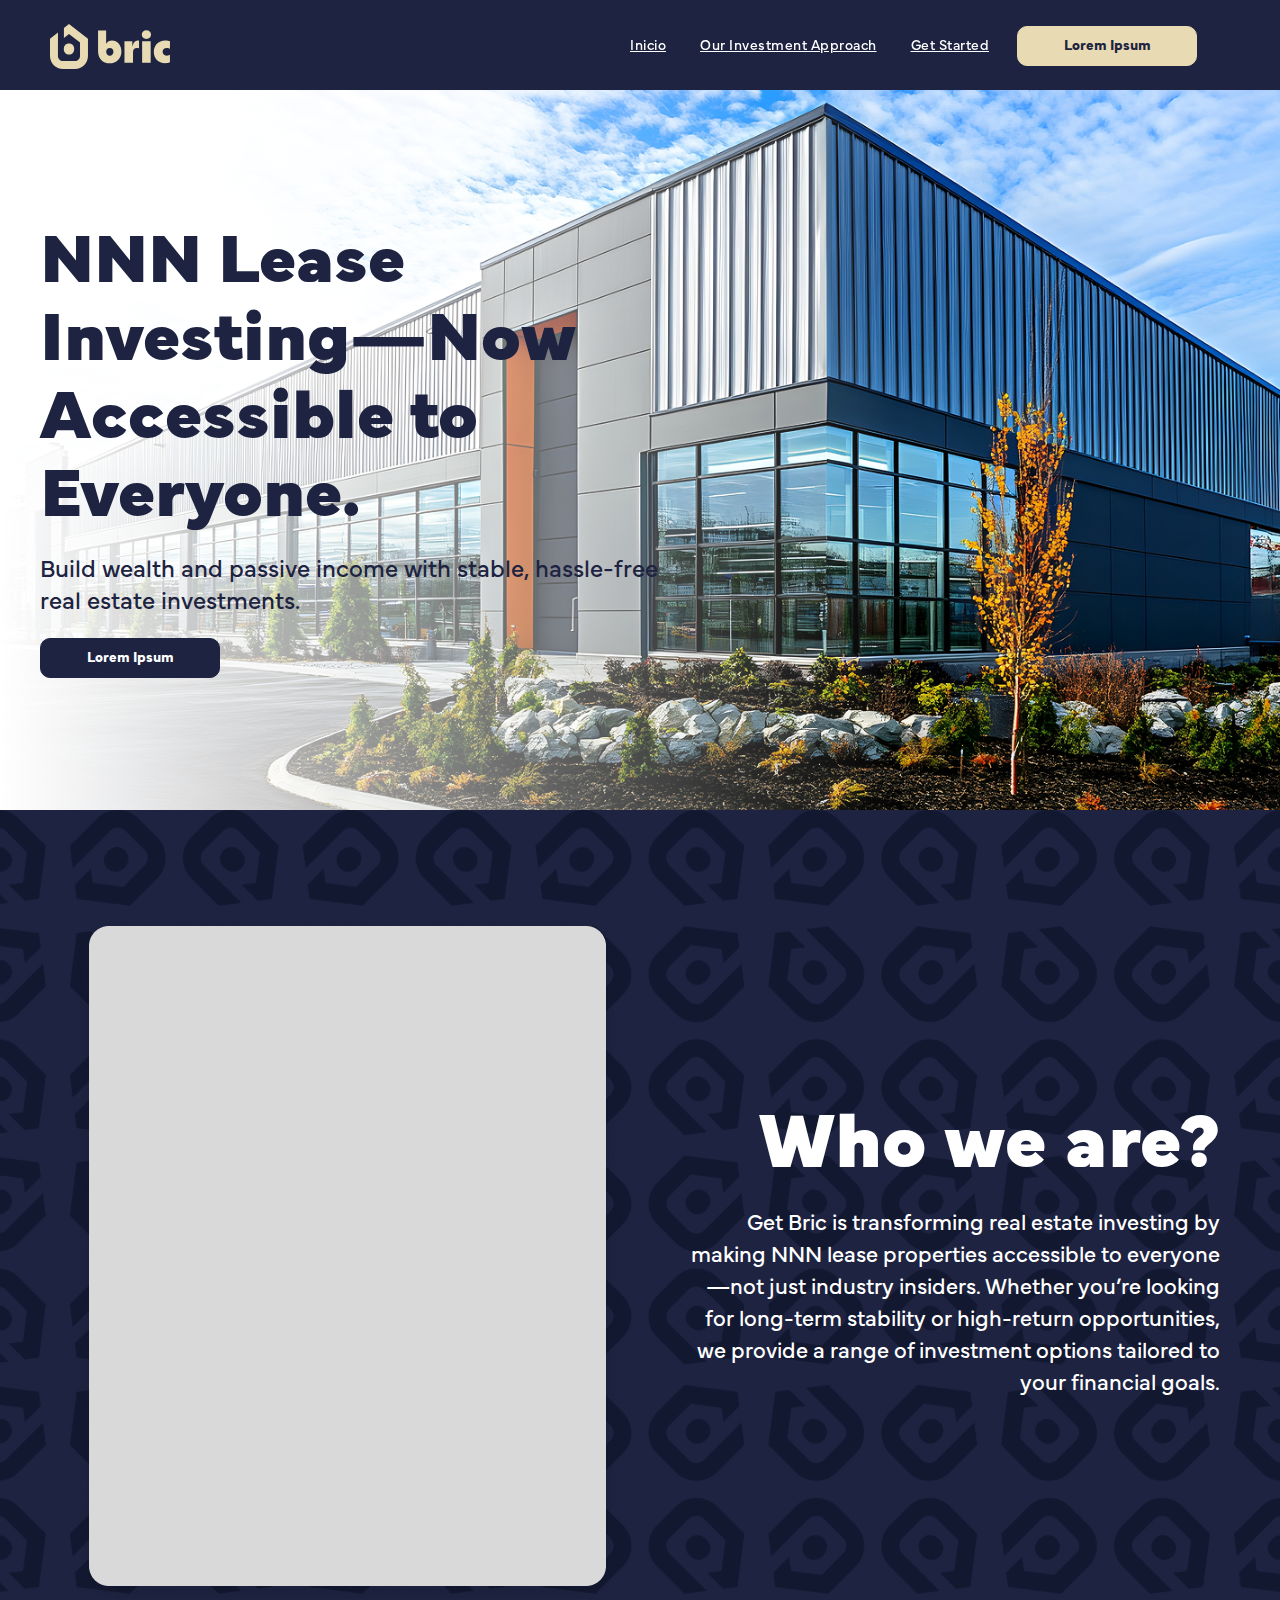
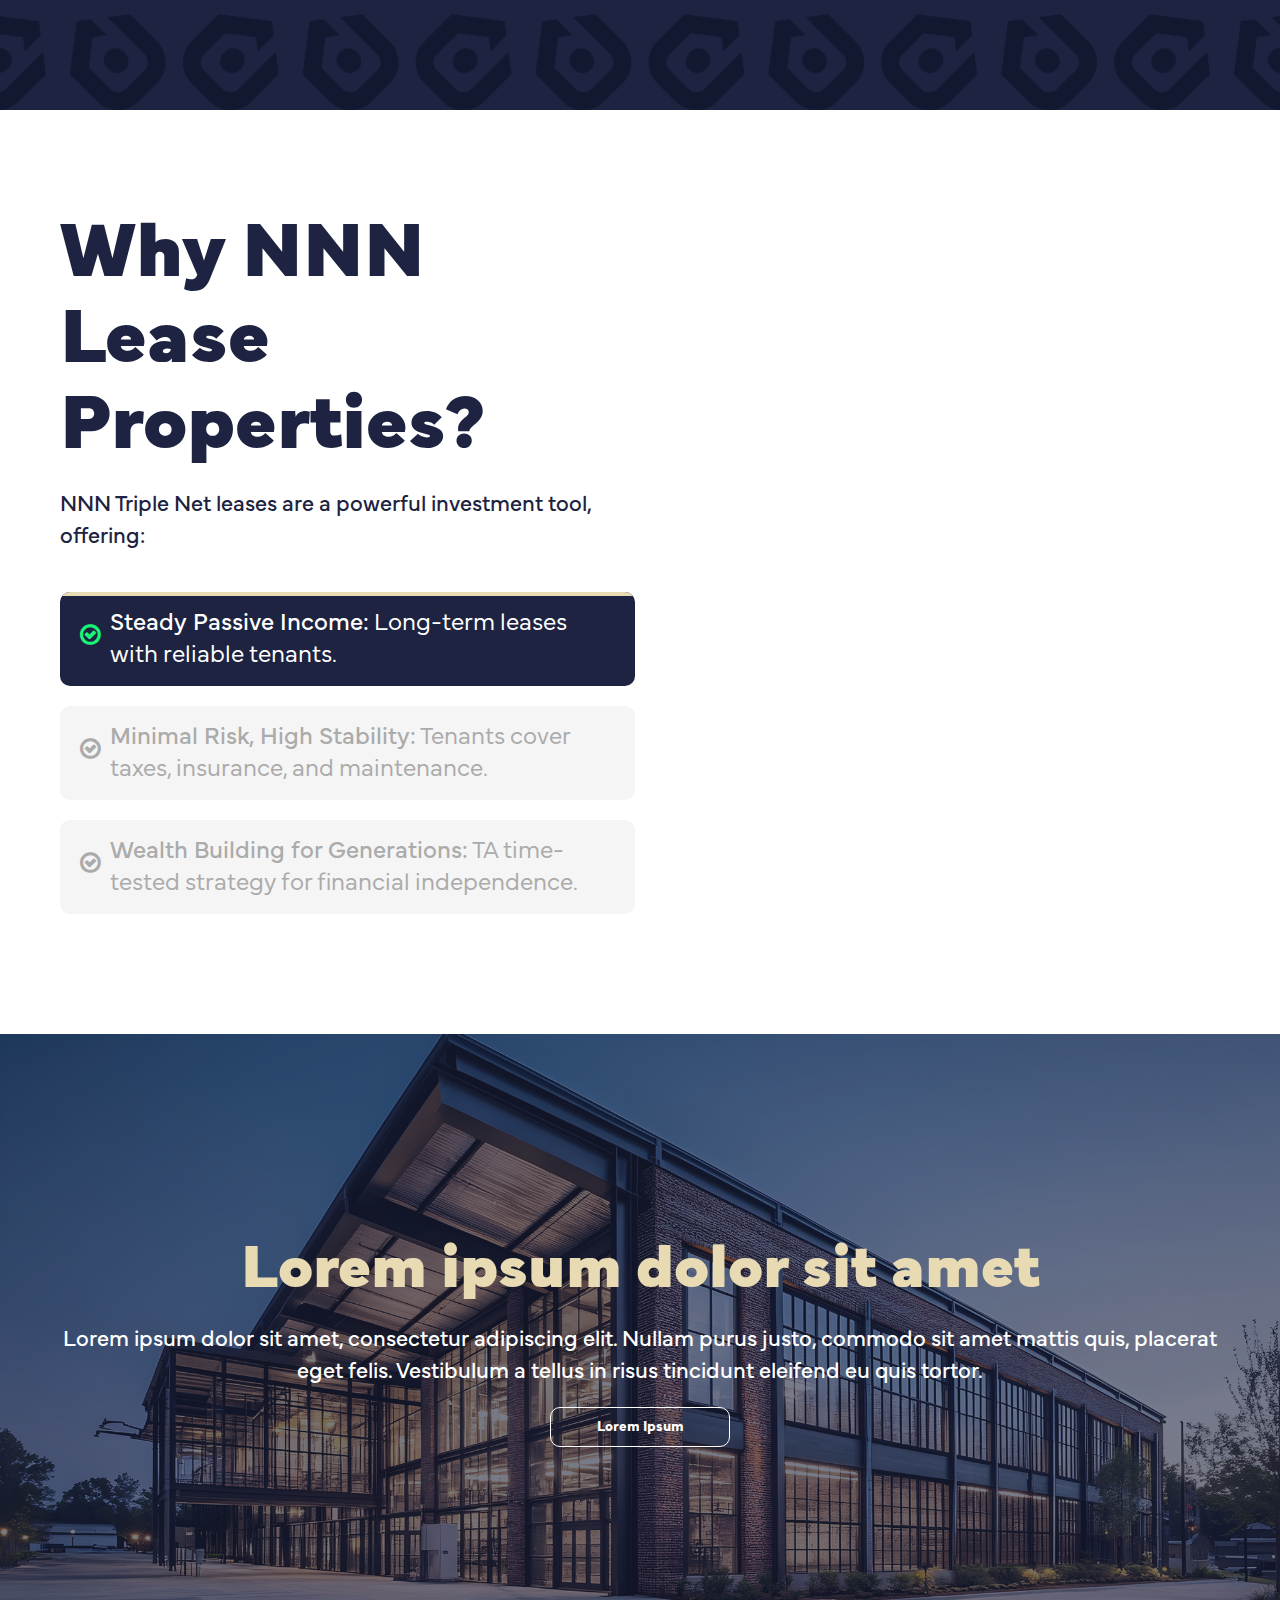
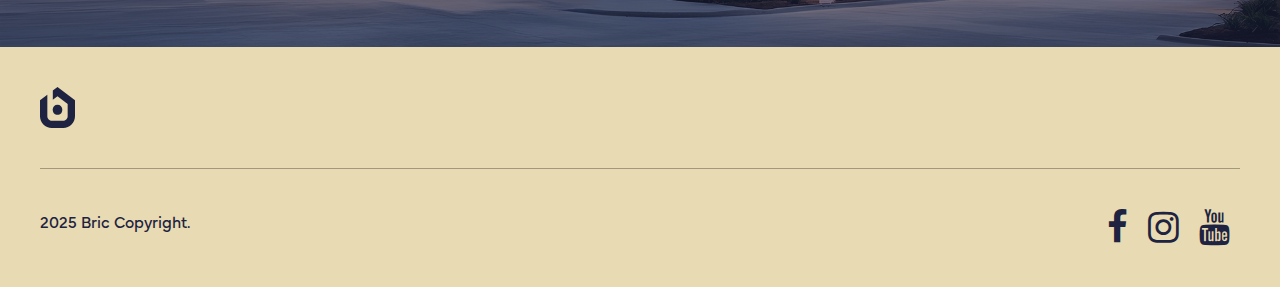
==== commit 2848e67c: "fix" ====
--- a/index.html
+++ b/index.html
@@ -5,8 +5,8 @@
     <meta charset="UTF-8">
     <link href="img/favicon.png" rel="shortcut icon">
     <meta name="viewport" content="width=device-width, initial-scale=1, maximum-scale=1">
-    <link href="css/main.css?v=21538" rel="stylesheet" type="text/css">
-    <script src="js/main.js?v=21538" type="text/javascript"></script>
+    <link href="css/main.css?v=23105" rel="stylesheet" type="text/css">
+    <script src="js/main.js?v=23105" type="text/javascript"></script>
     <!-- Meta tags facebook-->
     <meta property="og:title" content="#">
     <meta property="og:description" content="#">
@@ -49,37 +49,37 @@
                 </div>
               </div>
             </div>
-            <div class="header__right">
-              <div class="header__buttons"> 
-                <div class="header__button"> <a href="#" class="btn">Lorem Ipsum</a></div>
-              </div>
-              <div class="header__item header__item--ham">
-                <div class="header__ham"><span></span><span></span><span></span></div>
-              </div>
-            </div>
-            <div class="header__nav__mobile">
-              <div class="header__nav__opacity"> </div>
-              <div class="header__nav__nav"> 
-                <div class="header__nav__nav__header"> 
-                  <div class="header__nav__isotipo"> <img src="img/icons/logo-bric.svg"></div>
-                  <div class="header__nav__close">
-                    <div></div>
-                    <div></div>
-                  </div>
-                  <div class="header__nav__back">
-                    <div></div>
-                    <div></div>
-                    <div></div>
-                  </div>
-                </div>
-                <div class="header__nav__nav__body">
-                  <div class="header__nav__nav__menu"> 
-                    <ul>
-                      <li><a href="index.html">Inicio</a></li>
-                      <li><a href="enfoque.html">Our Investment Approach</a></li>
-                      <li><a href="comenzar.html">Get Started</a></li>
-                    </ul>
-                  </div>
+          </div>
+          <div class="header__right">
+            <div class="header__buttons"> 
+              <div class="header__button"> <a href="#" class="btn">Lorem Ipsum</a></div>
+            </div>
+            <div class="header__item header__item--ham">
+              <div class="header__ham"><span></span><span></span><span></span></div>
+            </div>
+          </div>
+          <div class="header__nav__mobile">
+            <div class="header__nav__opacity"> </div>
+            <div class="header__nav__nav"> 
+              <div class="header__nav__nav__header"> 
+                <div class="header__nav__isotipo"> <img src="img/icons/logo-bric.svg"></div>
+                <div class="header__nav__close">
+                  <div></div>
+                  <div></div>
+                </div>
+                <div class="header__nav__back">
+                  <div></div>
+                  <div></div>
+                  <div></div>
+                </div>
+              </div>
+              <div class="header__nav__nav__body">
+                <div class="header__nav__nav__menu"> 
+                  <ul>
+                    <li><a href="index.html">Inicio</a></li>
+                    <li><a href="enfoque.html">Our Investment Approach</a></li>
+                    <li><a href="comenzar.html">Get Started</a></li>
+                  </ul>
                 </div>
               </div>
             </div>
@@ -110,7 +110,7 @@
             <div class="cols"> 
               <div class="section__flex">
                 <div class="col-md-6">
-                  <div class="section__image"> <img src="img/uploads/1.png"></div>
+                  <div class="section__image"> <img src="img/uploads/image-media-1.png"></div>
                 </div>
                 <div class="col-md-6">
                   <div class="section__content">
@@ -133,7 +133,7 @@
                     <div class="col-md-6">
                       <div class="section__content">
                         <h3 class="h1 section__title">Why NNN Lease Properties?</h3>
-                        <p>NNN (Triple Net) leases are a powerful investment tool, offering:</p>
+                        <p>NNN Triple Net leases are a powerful investment tool, offering:</p>
                       </div>
                       <div class="tabs__header">
                         <div class="tab current">
@@ -150,13 +150,13 @@
                     <div class="col-md-6">
                       <div class="tabs__body">
                         <div class="tab dscroll">
-                          <div class="section__image"><img src="img/uploads/1.png"></div>
+                          <div class="section__image"><img src="img/uploads/image-media-1.png"></div>
                         </div>
                         <div class="tab dscroll">
-                          <div class="section__image"><img src="img/uploads/2.png"></div>
+                          <div class="section__image"><img src="img/uploads/image-media-1.png"></div>
                         </div>
                         <div class="tab dscroll">
-                          <div class="section__image"><img src="img/uploads/3.png"></div>
+                          <div class="section__image"><img src="img/uploads/image-media-1.png"></div>
                         </div>
                       </div>
                     </div>
@@ -174,7 +174,7 @@
         <div class="section__wrap section__wrap--big">
           <div class="section__body">
             <div class="section__content">
-              <h3 class="h1 section__title">Lorem ipsum dolor sit amet</h3>
+              <h3 class="h2 section__title">Lorem ipsum dolor sit amet</h3>
               <p>Lorem ipsum dolor sit amet, consectetur adipiscing elit. Nullam purus justo, commodo sit amet mattis quis, placerat eget felis. Vestibulum a tellus in risus tincidunt eleifend eu quis tortor.</p><a href="#" class="btn btn--transparent">Lorem Ipsum</a>
             </div>
           </div>
@@ -192,11 +192,11 @@
         </div>
         <div class="footer__secondary">
           <div class="footer__copyright">
-            <p>Copyright © 2025 Optimus - Todos los derechos reservados.</p>
+            <p>2025 Bric Copyright.</p>
           </div>
           <div class="footer__socials"> 
+            <div class="footer__social"> <a href="#"><span class="fa fa-facebook"></span></a></div>
             <div class="footer__social"> <a href="#"><span class="fa fa-instagram"></span></a></div>
-            <div class="footer__social"> <a href="#"><span class="fa fa-facebook"></span></a></div>
             <div class="footer__social"> <a href="#"><span class="fa fa-youtube"></span></a></div>
           </div>
         </div>
--- a/css/main.css
+++ b/css/main.css
@@ -49,7 +49,7 @@
 input,
 textarea,
 select {
-  font-family: 'Ubuntu', sans-serif;
+  font-family: 'Mundial', sans-serif;
   font-size: 16px;
   line-height: 22px;
   color: #1d2340;
@@ -89,7 +89,7 @@
 .h4,
 .h5 {
   margin-bottom: 10px;
-  font-family: 'Ubuntu', sans-serif;
+  font-family: 'Mundial', sans-serif;
   font-weight: 500;
 }
 p {
@@ -97,14 +97,14 @@
 }
 h1,
 .h1 {
-  font-size: 38px;
-  line-height: 42px;
+  font-size: 62px;
+  line-height: 69px;
 }
 @media (min-width: 960px) {
   h1,
   .h1 {
-    font-size: 46px;
-    line-height: 51px;
+    font-size: 78px;
+    line-height: 86px;
   }
 }
 h2,
@@ -115,8 +115,8 @@
 @media (min-width: 720px) {
   h2,
   .h2 {
-    font-size: 38px;
-    line-height: 42px;
+    font-size: 62px;
+    line-height: 69px;
   }
 }
 h3,
@@ -1740,6 +1740,7 @@
   line-height: 26px;
 }
 article.article--started {
+  position: relative;
   text-align: center;
 }
 @media (min-width: 720px) {
@@ -1751,8 +1752,23 @@
   background-color: #1d2340;
   color: #fff;
 }
+article.article--started.current:after {
+  width: 100%;
+  opacity: 1;
+}
 article.article--started.current .article__number {
   background-color: #fff;
+}
+article.article--started:after {
+  content: "";
+  position: absolute;
+  top: 0px;
+  left: 0;
+  width: 0px;
+  height: 4px;
+  background-color: #e8dab2;
+  transition: width 3s linear;
+  opacity: 0;
 }
 article.article--started .article__number {
   width: 78px;
@@ -1897,27 +1913,33 @@
           animation-delay: 1.2s;
 }
 @font-face {
-  font-family: 'adobe';
-  src: url("../fonts/AdobeClean-Light.ttf") format('opentype');
+  font-family: 'Mundial';
+  src: url("../fonts/MundialLight.otf") format('opentype');
   font-weight: 300;
   font-style: normal;
 }
 @font-face {
-  font-family: 'adobe';
-  src: url("../fonts/AdobeClean-LightIt.ttf") format('opentype');
+  font-family: 'Mundial';
+  src: url("../fonts/MundialLightItalic.otf") format('opentype');
   font-weight: 300;
   font-style: italic;
 }
 @font-face {
-  font-family: 'adobe';
-  src: url("../fonts/AdobeClean-Regular.ttf") format('opentype');
+  font-family: 'Mundial';
+  src: url("../fonts/MundialRegular.otf") format('opentype');
   font-weight: 400;
   font-style: normal;
 }
 @font-face {
-  font-family: 'adobe';
-  src: url("../fonts/AdobeClean-Bold.ttf") format('opentype');
+  font-family: 'Mundial';
+  src: url("../fonts/MundialBold.otf") format('opentype');
   font-weight: bold;
+  font-style: normal;
+}
+@font-face {
+  font-family: 'Mundial';
+  src: url("../fonts/MundialBlack.otf") format('opentype');
+  font-weight: 900;
   font-style: normal;
 }
 footer {
@@ -2292,6 +2314,10 @@
   margin: 0 auto;
   height: 100%;
   padding: 0 10px;
+  display: -ms-flexbox;
+  display: flex;
+  -ms-flex-pack: justify;
+      justify-content: space-between;
 }
 header .header__logo {
   -webkit-animation: fadeIn 0.4s ease;
@@ -2700,6 +2726,10 @@
     line-height: 90px;
   }
   header .header__wrap {
+    display: -ms-flexbox;
+    display: flex;
+    -ms-flex-pack: justify;
+        justify-content: space-between;
     padding: 0 40px;
   }
   header .header__primary {
@@ -2715,6 +2745,7 @@
         justify-content: space-between;
     -ms-flex-align: center;
         align-items: center;
+    width: 100%;
   }
   header .header__logo {
     margin-right: 20px;
@@ -2835,6 +2866,7 @@
   }
   header .header__nav {
     display: inline-block;
+    margin-right: 10px;
   }
   header .header__nav ul li {
     display: inline-block;
@@ -2857,6 +2889,7 @@
     font-size: 14px;
     font-weight: 400;
     color: #fff;
+    text-decoration: underline;
   }
   header .header__nav ul li a .fa {
     margin-left: 10px;
@@ -3165,9 +3198,9 @@
   height: 100%;
 }
 section .section__title {
-  font-weight: bold;
+  font-weight: 900;
   margin-bottom: 20px;
-  font-family: 'Ubuntu', sans-serif;
+  font-family: 'Mundial', sans-serif;
 }
 section p {
   margin-bottom: 20px;
@@ -3459,7 +3492,7 @@
 section.section--hero .section__body .section__content .section__title {
   font-size: 36px;
   line-height: 48px;
-  font-weight: bold;
+  font-weight: 900;
 }
 @media (min-width: 720px) {
   section.section--hero .section__body .section__content .section__title {
@@ -3493,7 +3526,7 @@
 section.section--banner .section__body .section__content {
   text-align: center;
   color: #fff;
-  max-width: 800px;
+  max-width: 1200px;
   margin: 0 auto;
 }
 section.section--banner .section__body .section__content .section__title {
@@ -3554,6 +3587,7 @@
 }
 section.section--why .section__header {
   text-align: center;
+  max-width: 1200px;
 }
 .tabs {
   display: -ms-flexbox;
@@ -3595,7 +3629,7 @@
   line-height: 22px;
   font-weight: 300;
   color: #ababab;
-  font-family: 'Ubuntu', sans-serif;
+  font-family: 'Mundial', sans-serif;
   margin-bottom: 0;
   padding-left: 30px;
 }
@@ -3631,10 +3665,6 @@
 }
 .tabs .tabs__header .tab.tab--current:after {
   width: 100%;
-  opacity: 1;
-}
-.tabs .tabs__header .tab.tab--current:before {
-  left: calc(100% - 12px);
   opacity: 1;
 }
 .tabs .tabs__body {
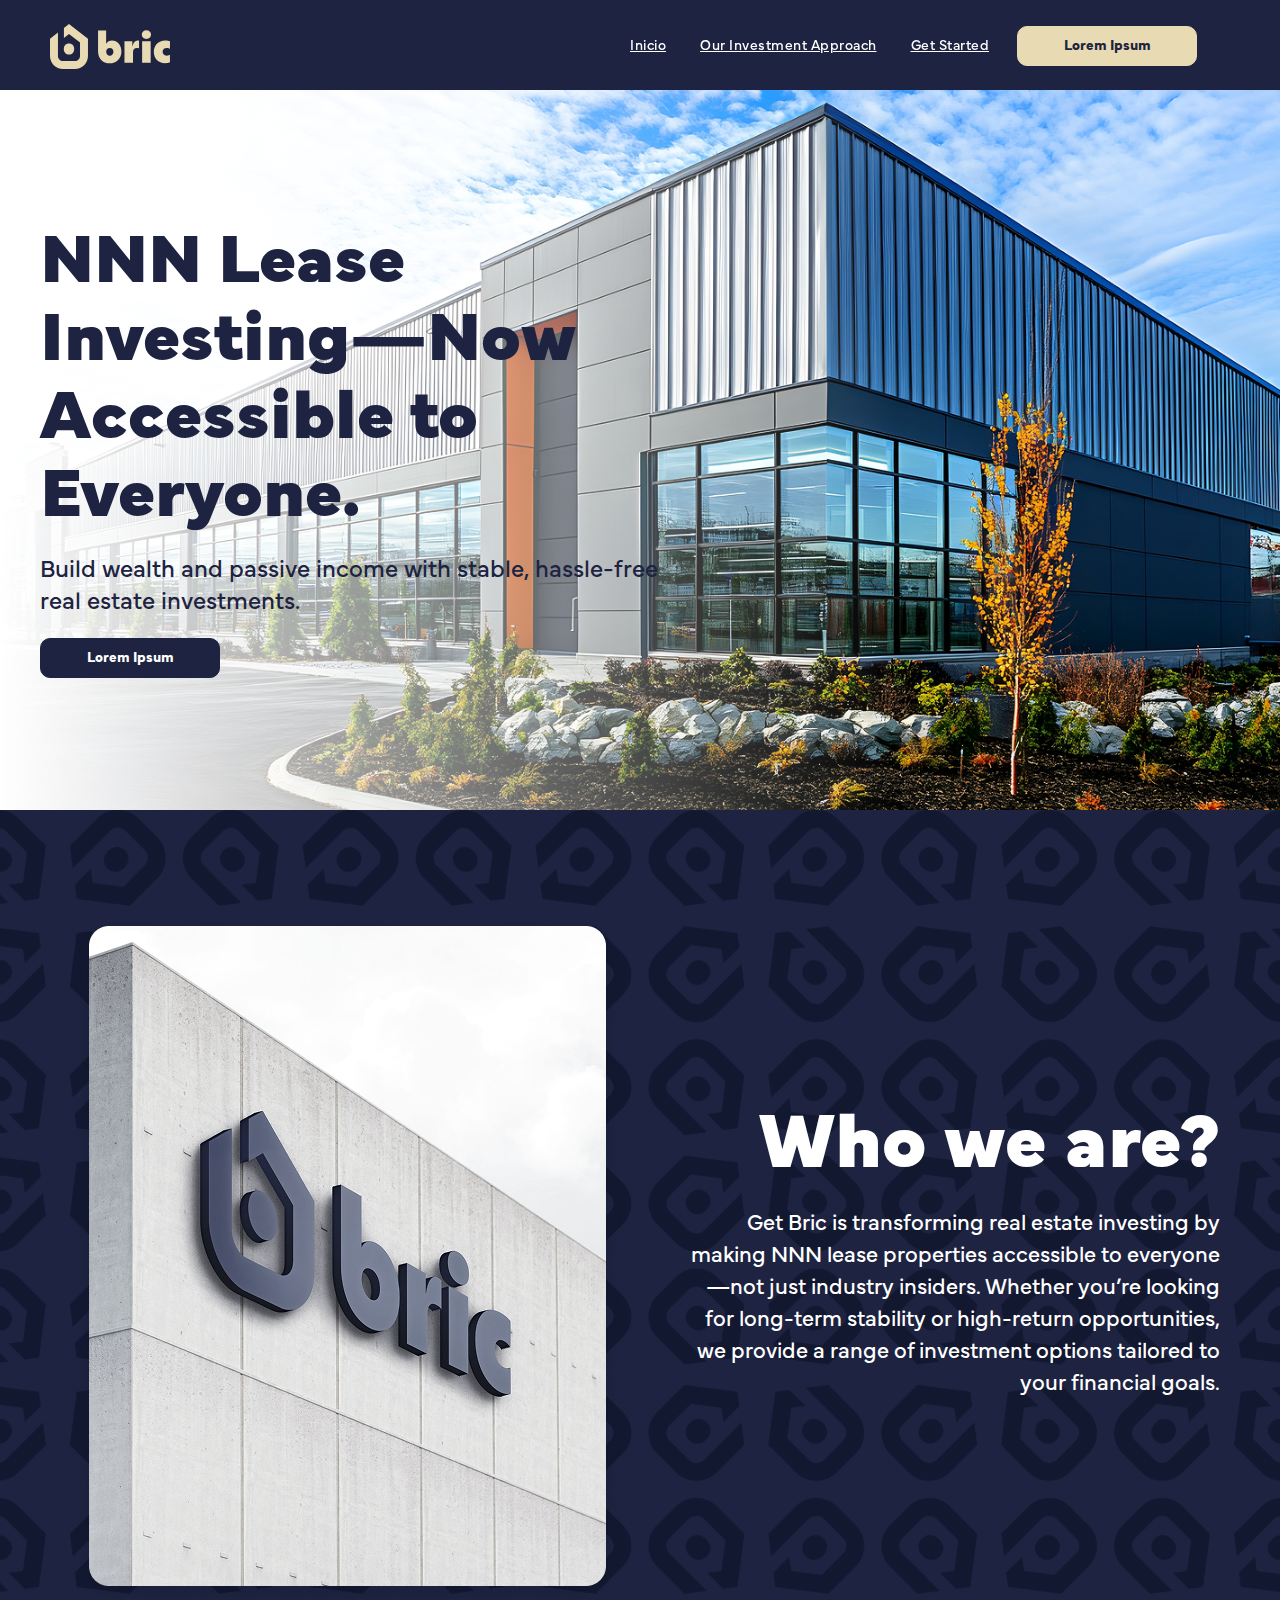
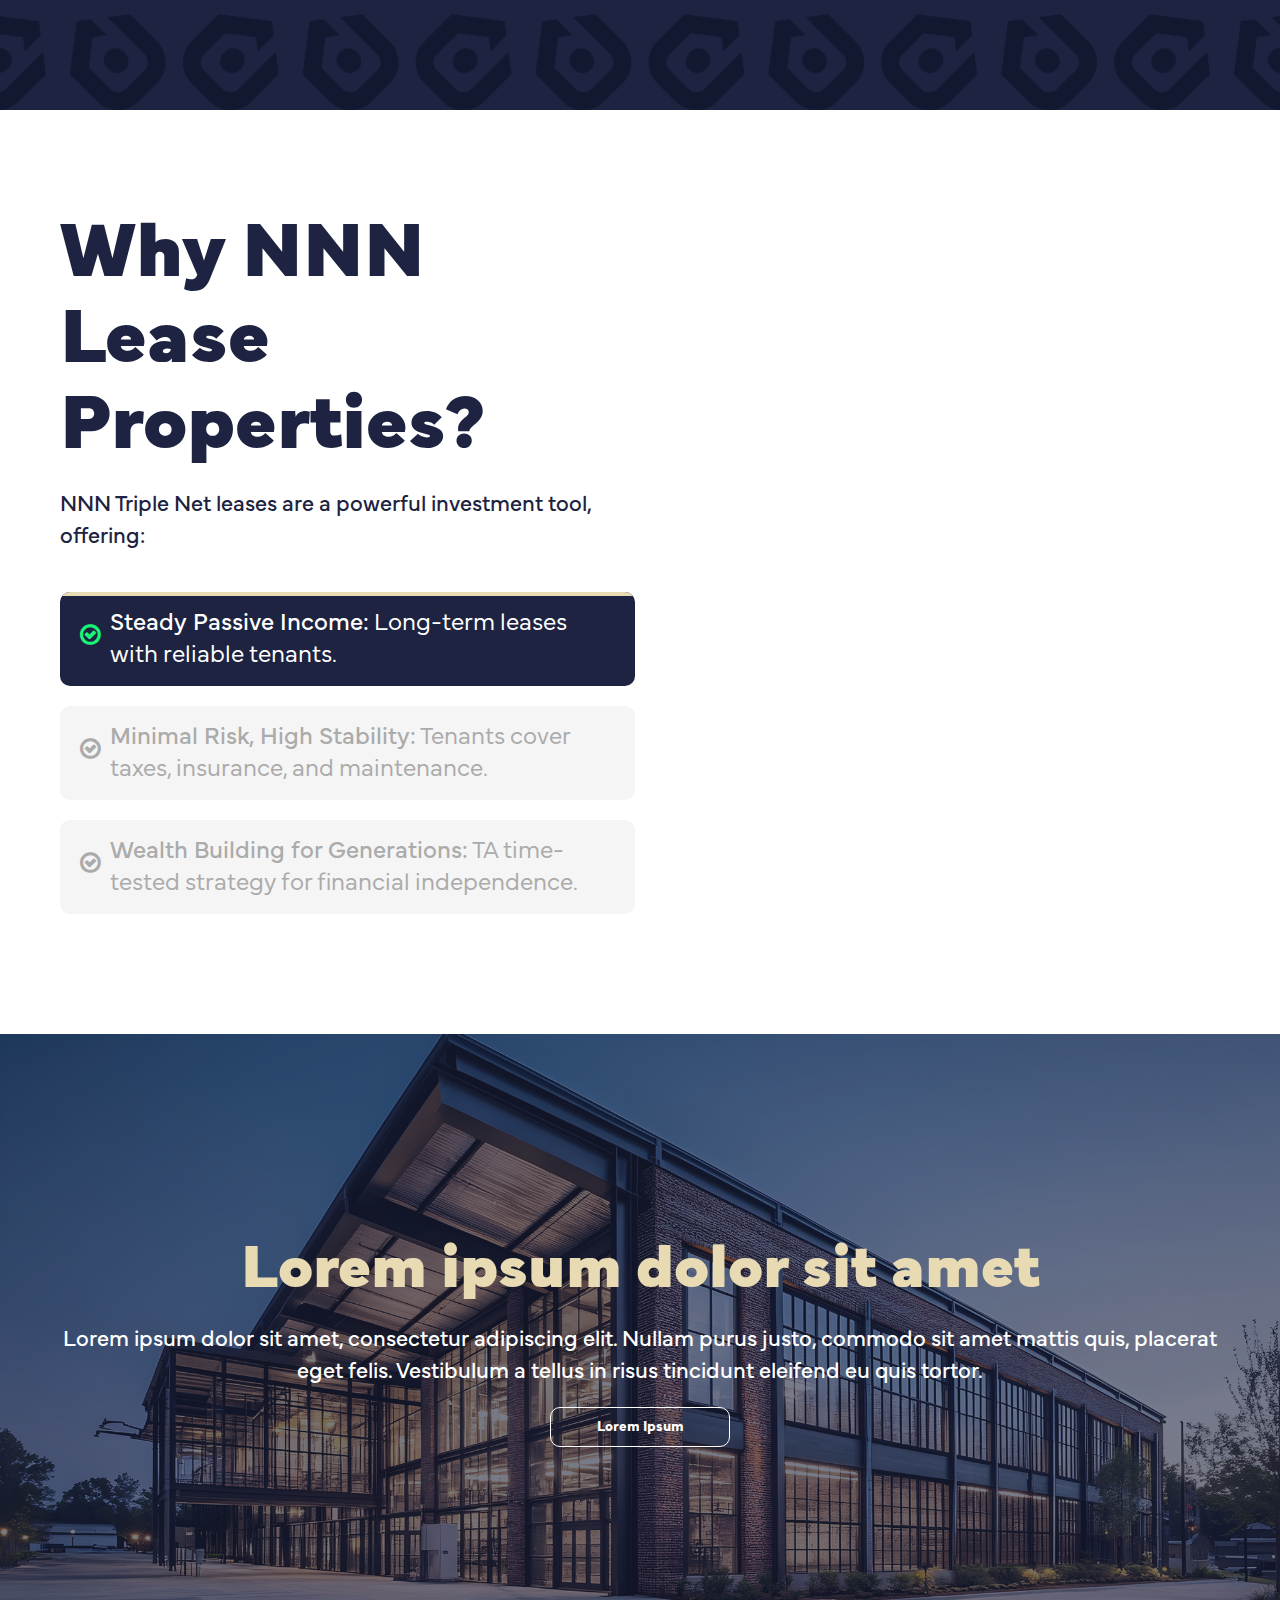
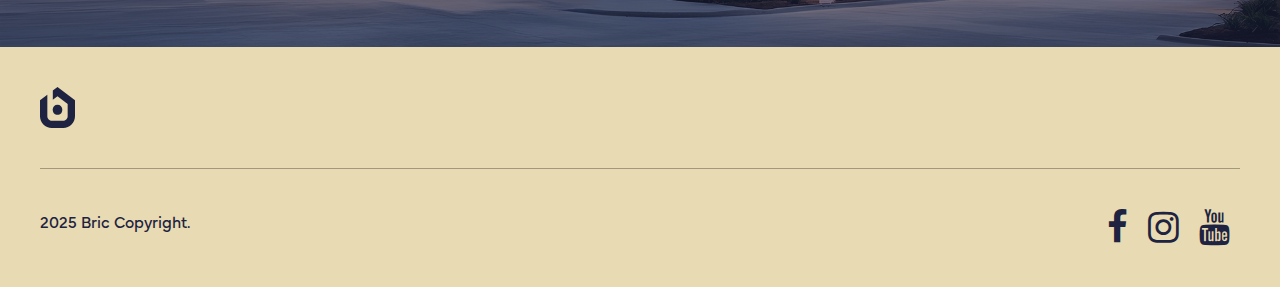
==== commit 4d7936d8: "fix" ====
--- a/index.html
+++ b/index.html
@@ -5,8 +5,8 @@
     <meta charset="UTF-8">
     <link href="img/favicon.png" rel="shortcut icon">
     <meta name="viewport" content="width=device-width, initial-scale=1, maximum-scale=1">
-    <link href="css/main.css?v=23105" rel="stylesheet" type="text/css">
-    <script src="js/main.js?v=23105" type="text/javascript"></script>
+    <link href="css/main.css?v=49840" rel="stylesheet" type="text/css">
+    <script src="js/main.js?v=49840" type="text/javascript"></script>
     <!-- Meta tags facebook-->
     <meta property="og:title" content="#">
     <meta property="og:description" content="#">
@@ -150,13 +150,13 @@
                     <div class="col-md-6">
                       <div class="tabs__body">
                         <div class="tab dscroll">
-                          <div class="section__image"><img src="img/uploads/image-media-1.png"></div>
+                          <div class="section__image"><img src="img/uploads/image-carousel-1.png"></div>
                         </div>
                         <div class="tab dscroll">
-                          <div class="section__image"><img src="img/uploads/image-media-1.png"></div>
+                          <div class="section__image"><img src="img/uploads/image-carousel-2.png"></div>
                         </div>
                         <div class="tab dscroll">
-                          <div class="section__image"><img src="img/uploads/image-media-1.png"></div>
+                          <div class="section__image"><img src="img/uploads/image-carousel-3.png"></div>
                         </div>
                       </div>
                     </div>
--- a/css/main.css
+++ b/css/main.css
@@ -1684,7 +1684,10 @@
   margin-bottom: 20px;
 }
 article.article--feature .article__icon img {
-  width: 80px;
+  width: initial;
+  height: initial;
+  max-width: 80px;
+  max-height: 78px;
 }
 article.article--feature .article__body {
   max-width: 80%;
@@ -1721,6 +1724,17 @@
   }
 }
 article.article--why .article__image {
+  background-color: #d9d9d9;
+  border-radius: 15px;
+  padding: 10px;
+  display: -ms-flexbox;
+  display: flex;
+  -ms-flex-pack: center;
+      justify-content: center;
+  -ms-flex-align: center;
+      align-items: center;
+  width: 100px;
+  height: 100px;
   margin-bottom: 20px;
 }
 @media (min-width: 720px) {
@@ -1729,6 +1743,8 @@
     width: 100%;
     max-width: 30%;
     margin-right: 20px;
+    width: 150px;
+    height: 150px;
   }
 }
 article.article--why .article__body .article__title {
